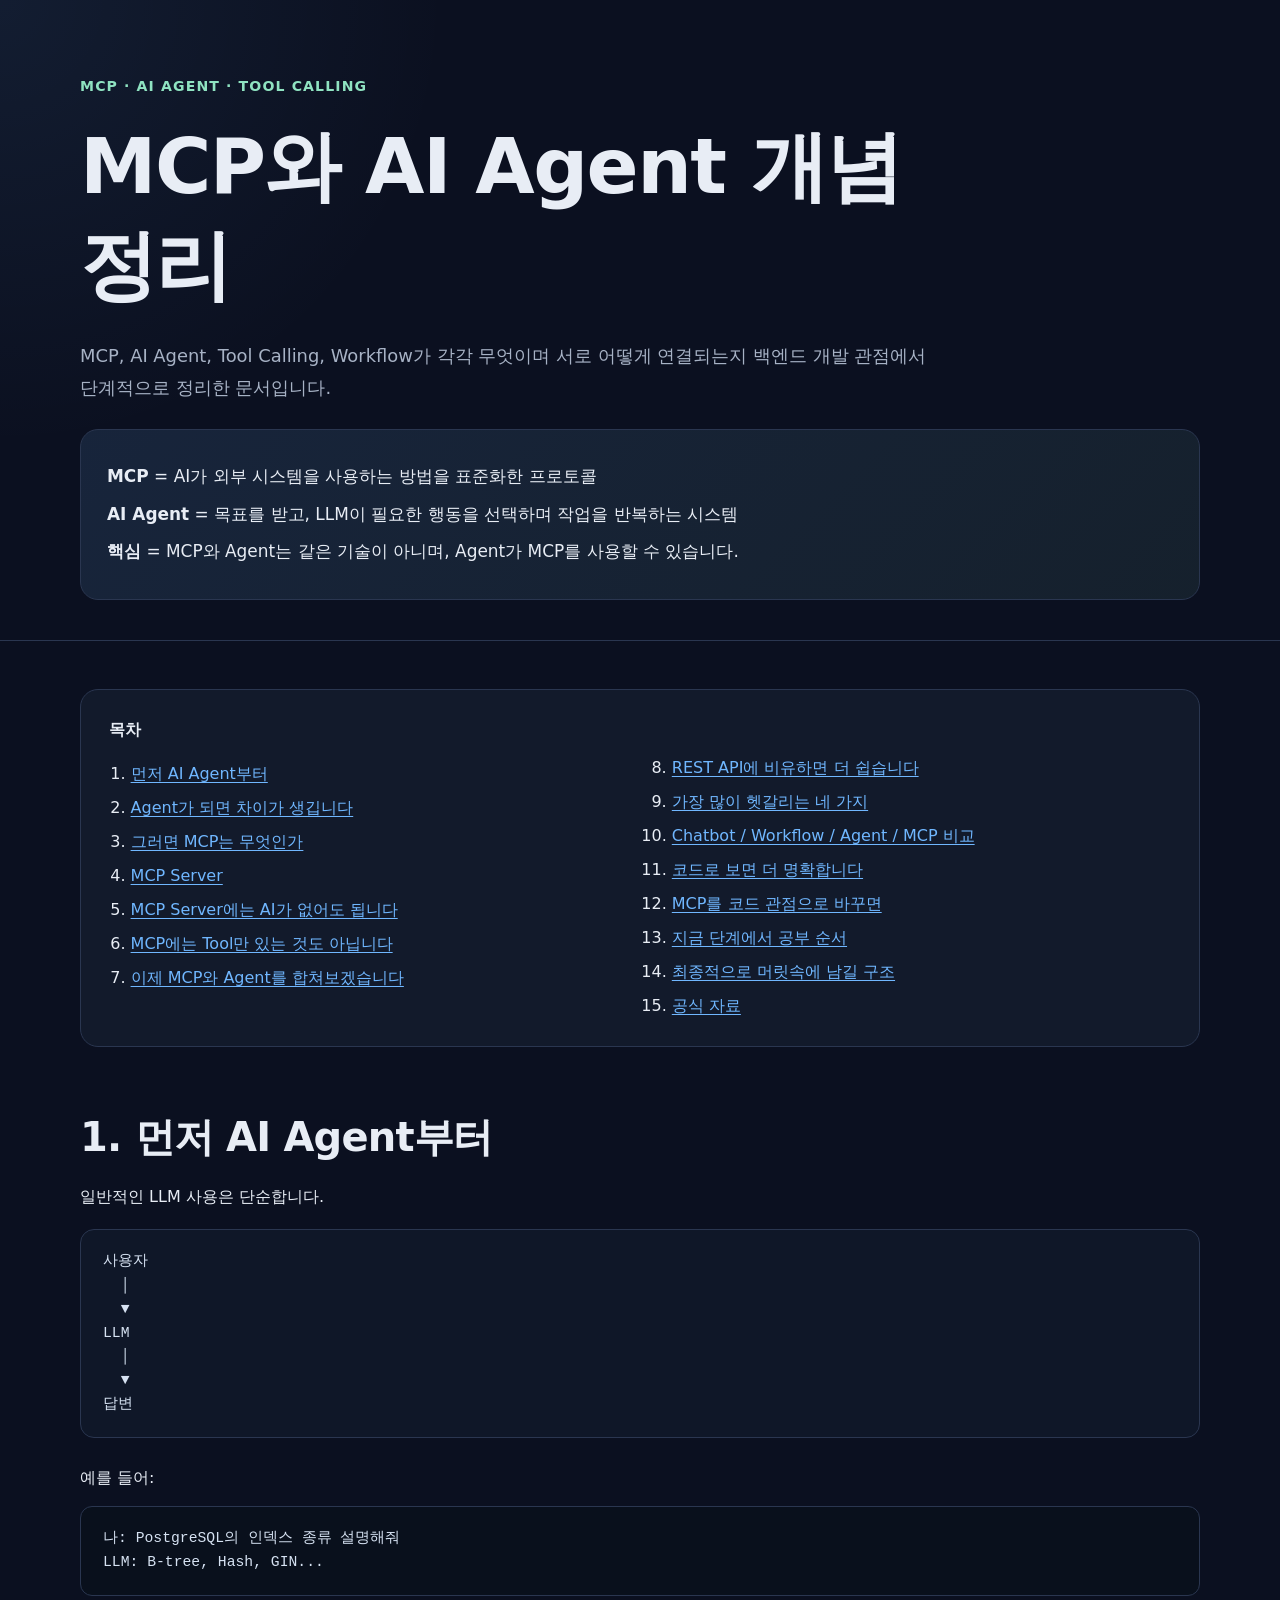
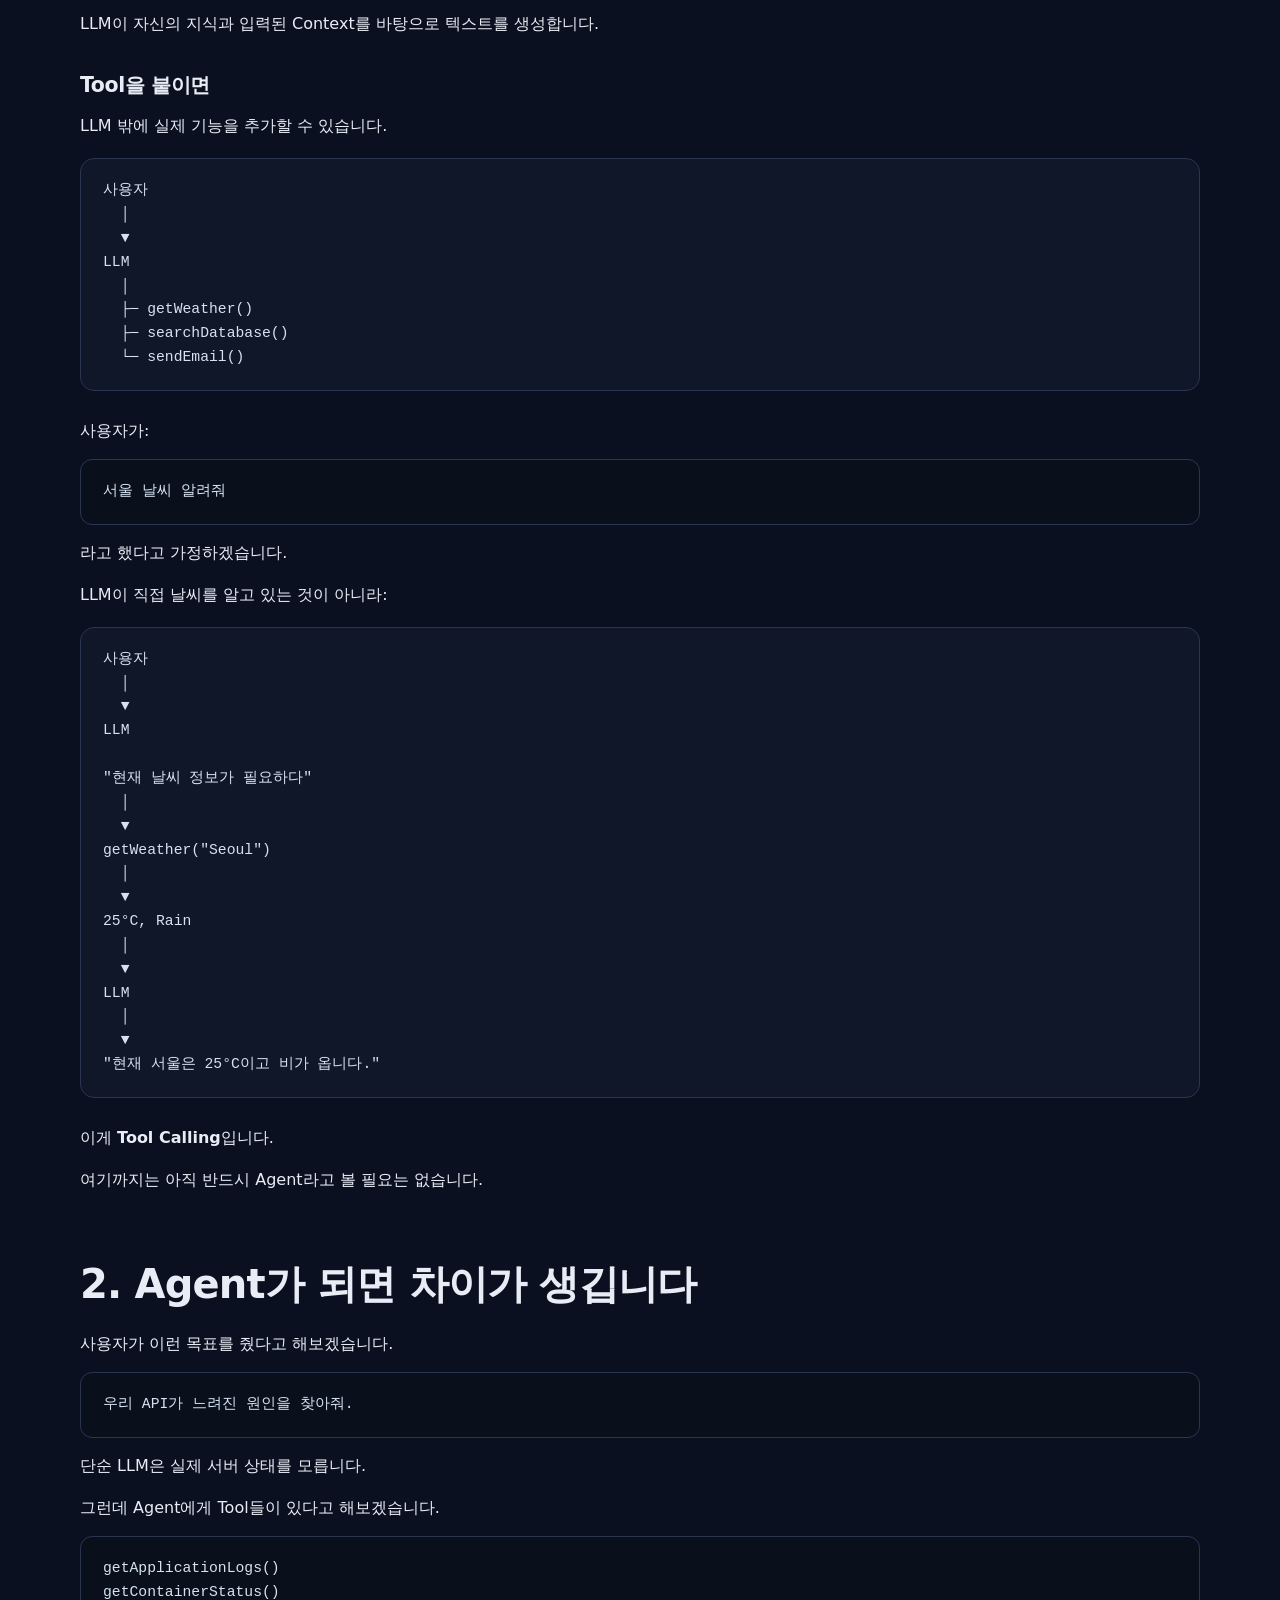
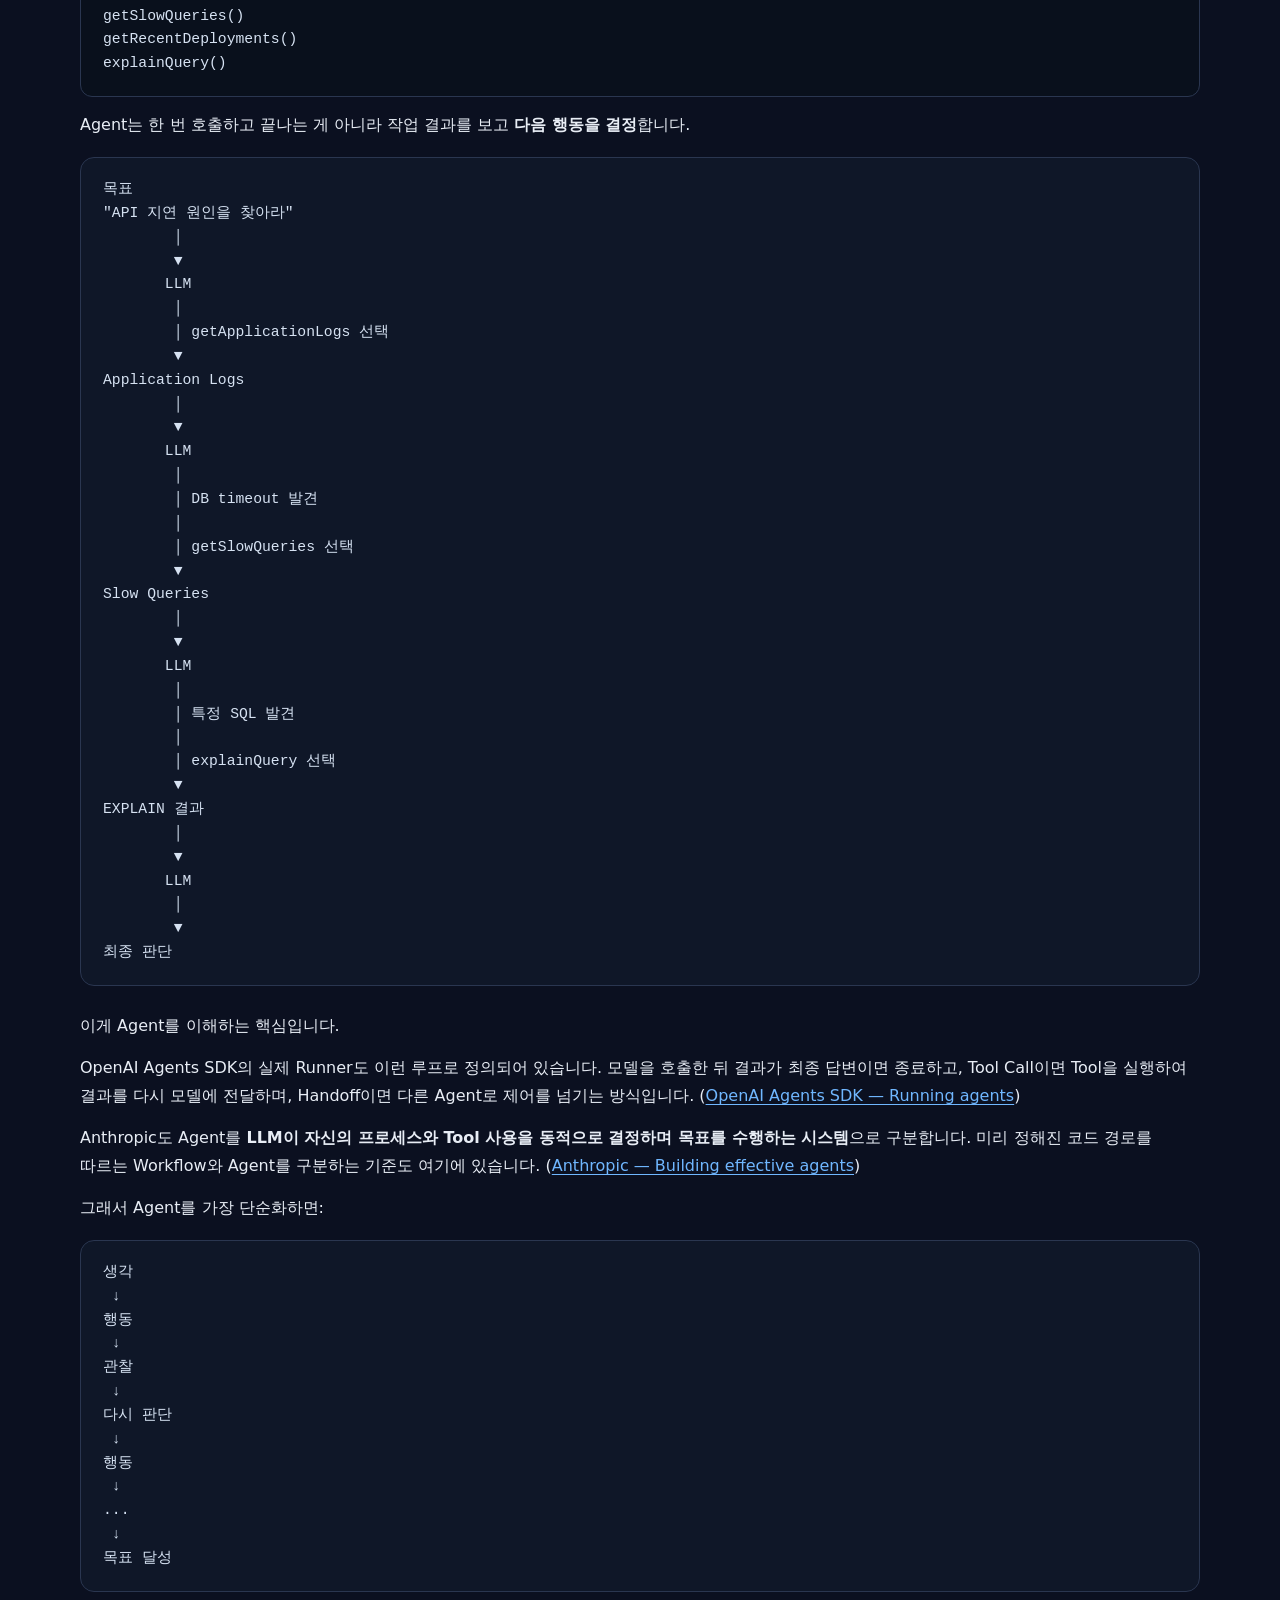
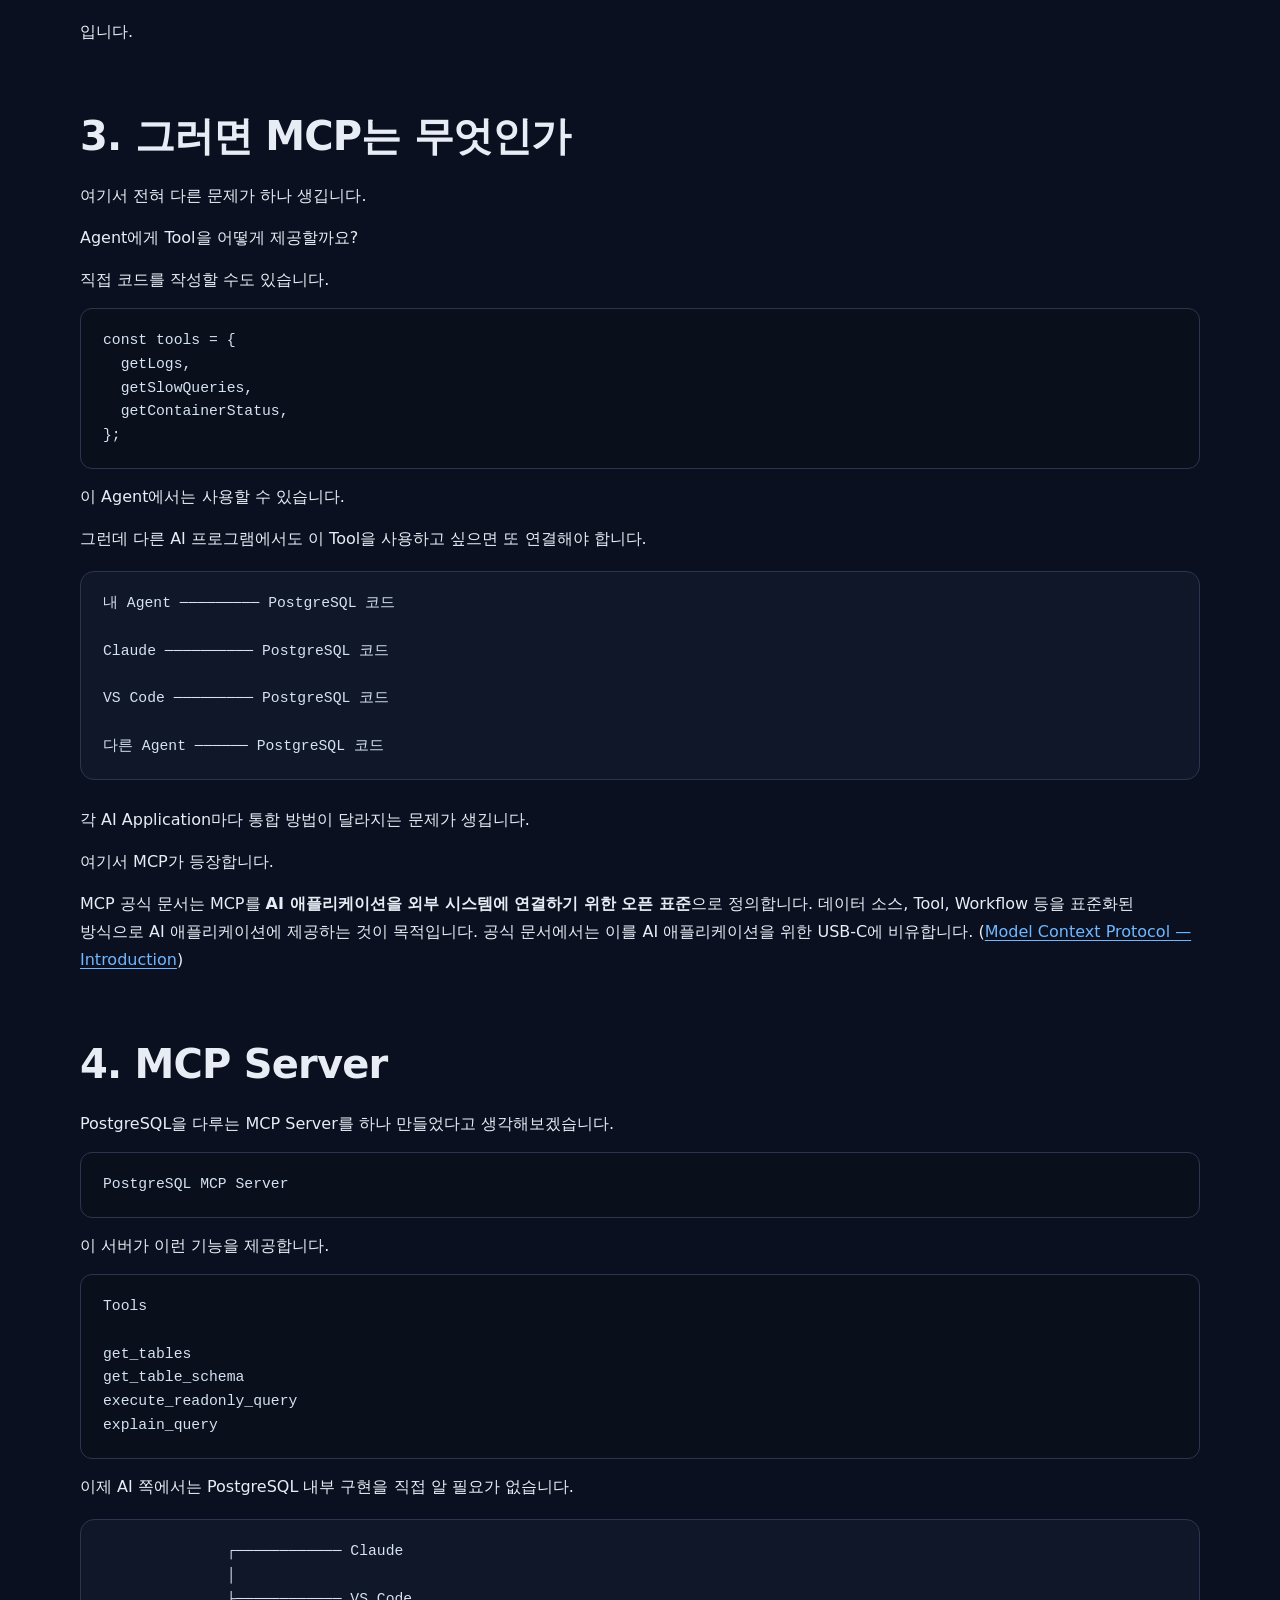
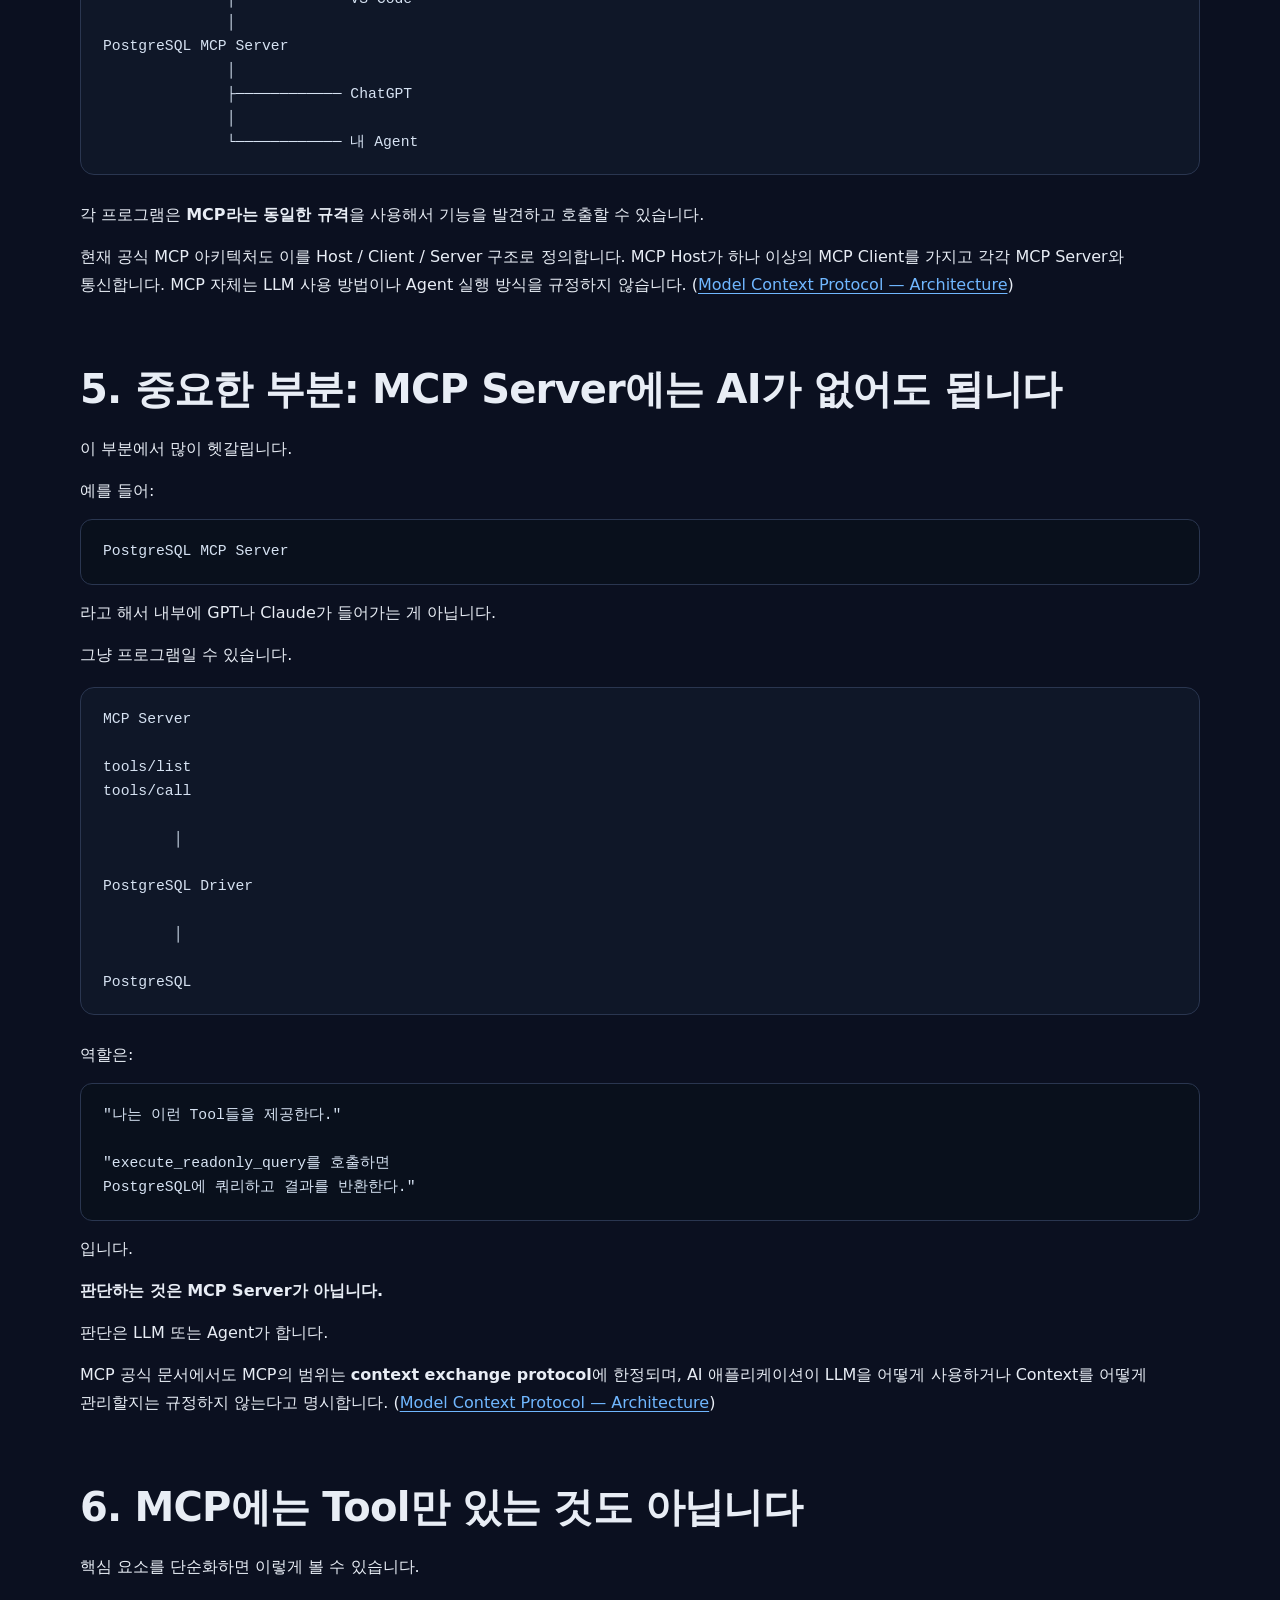
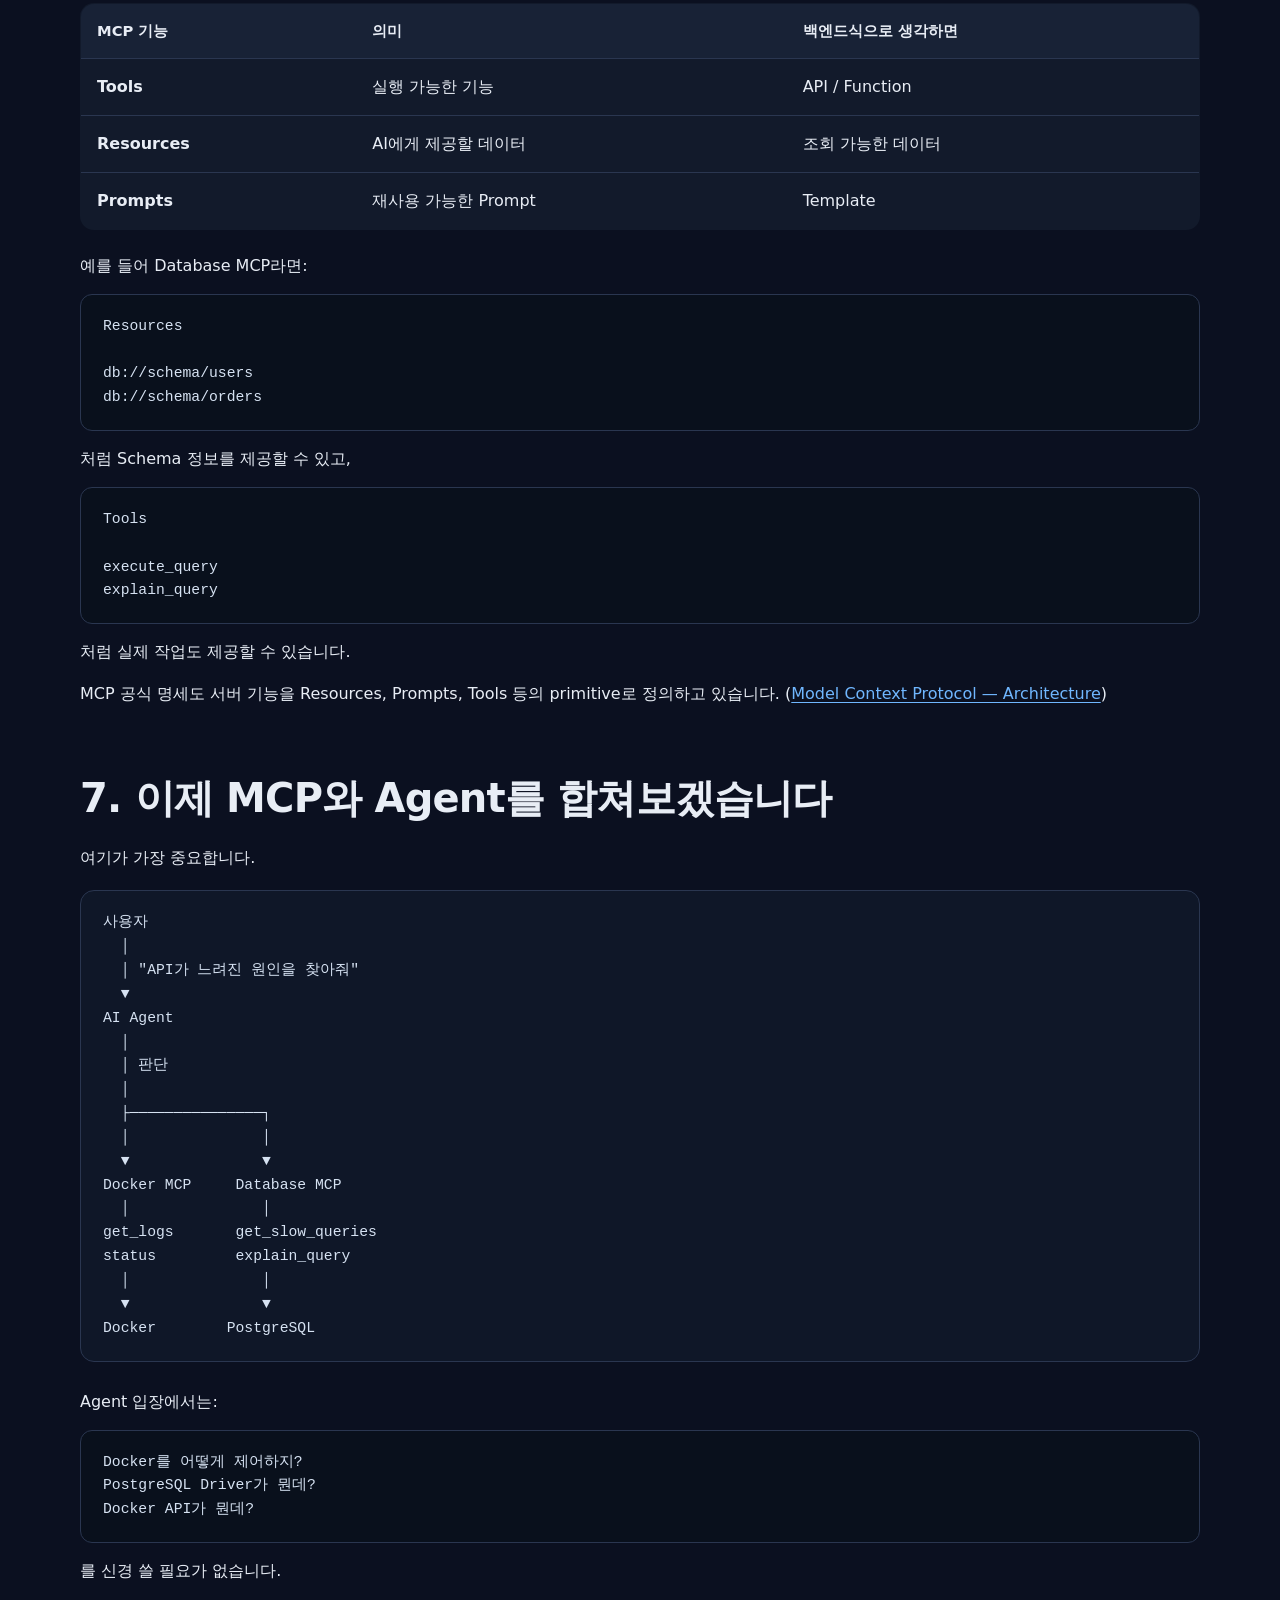
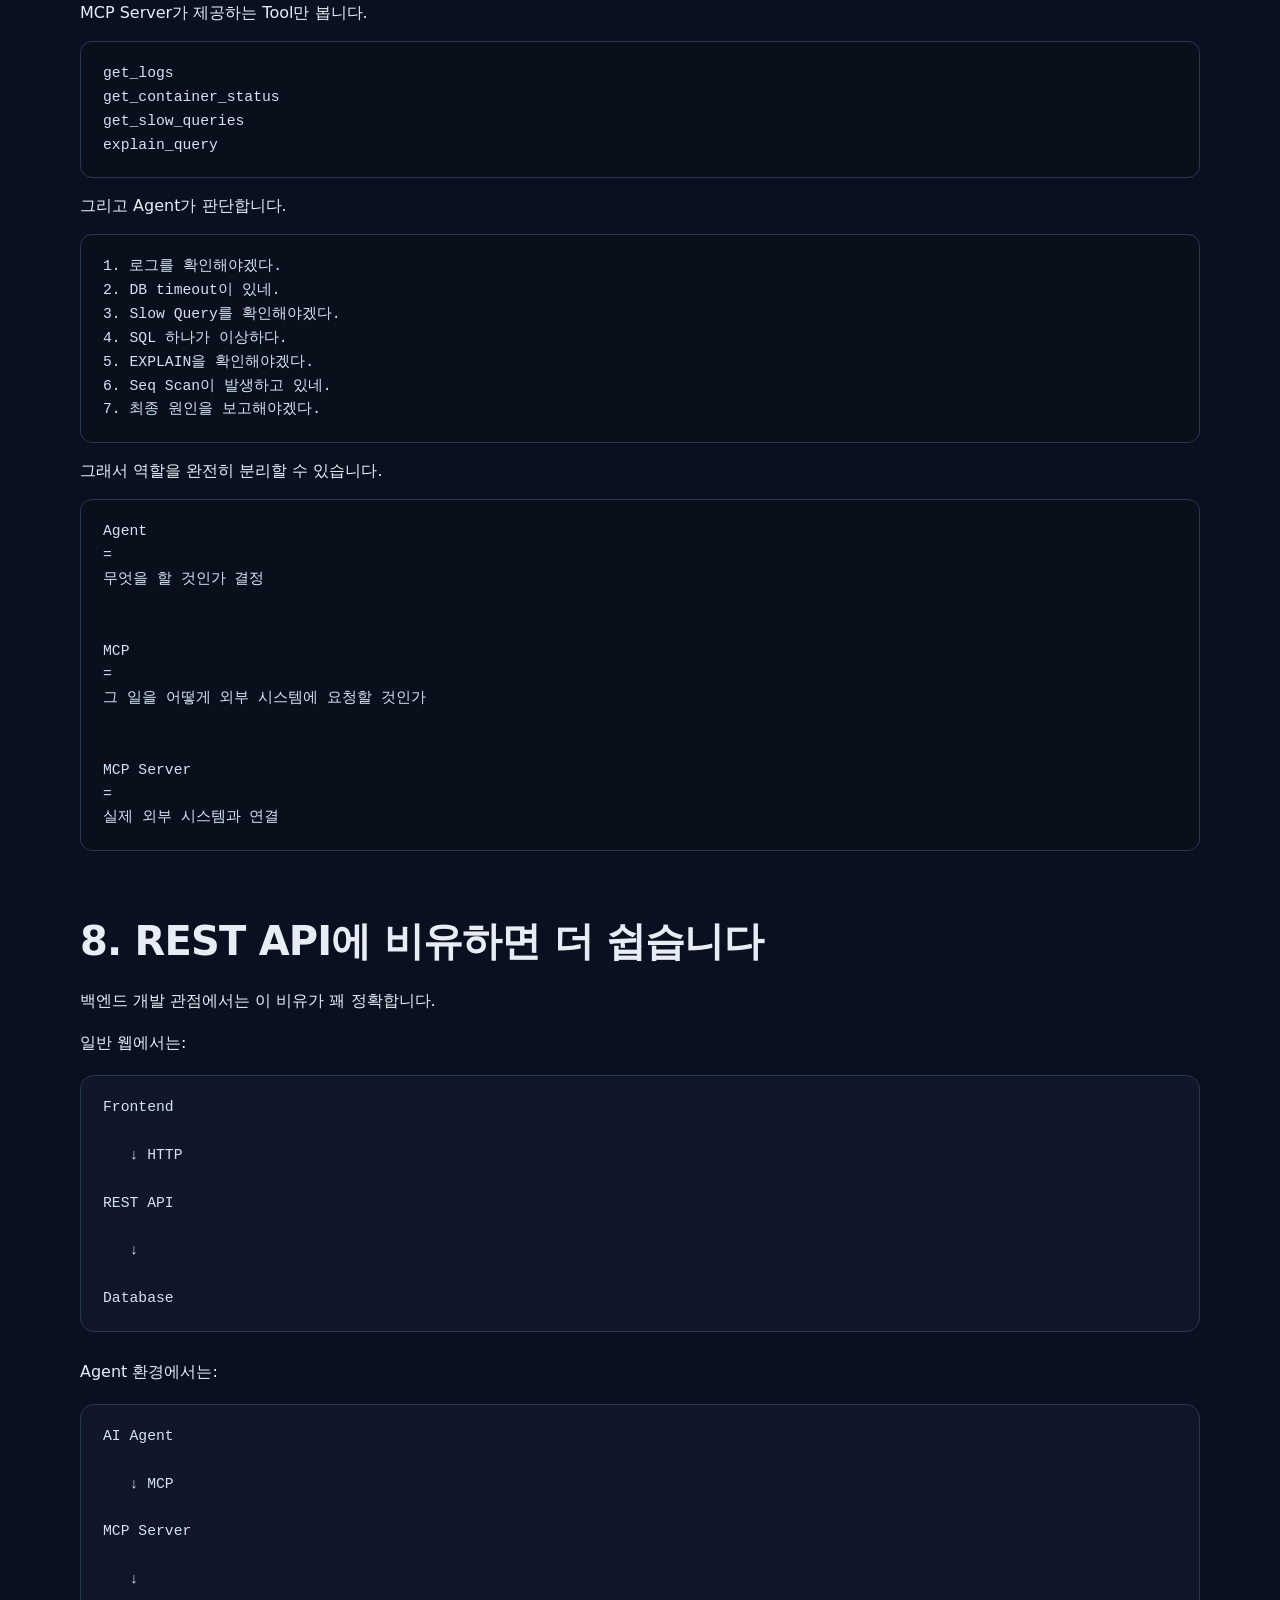
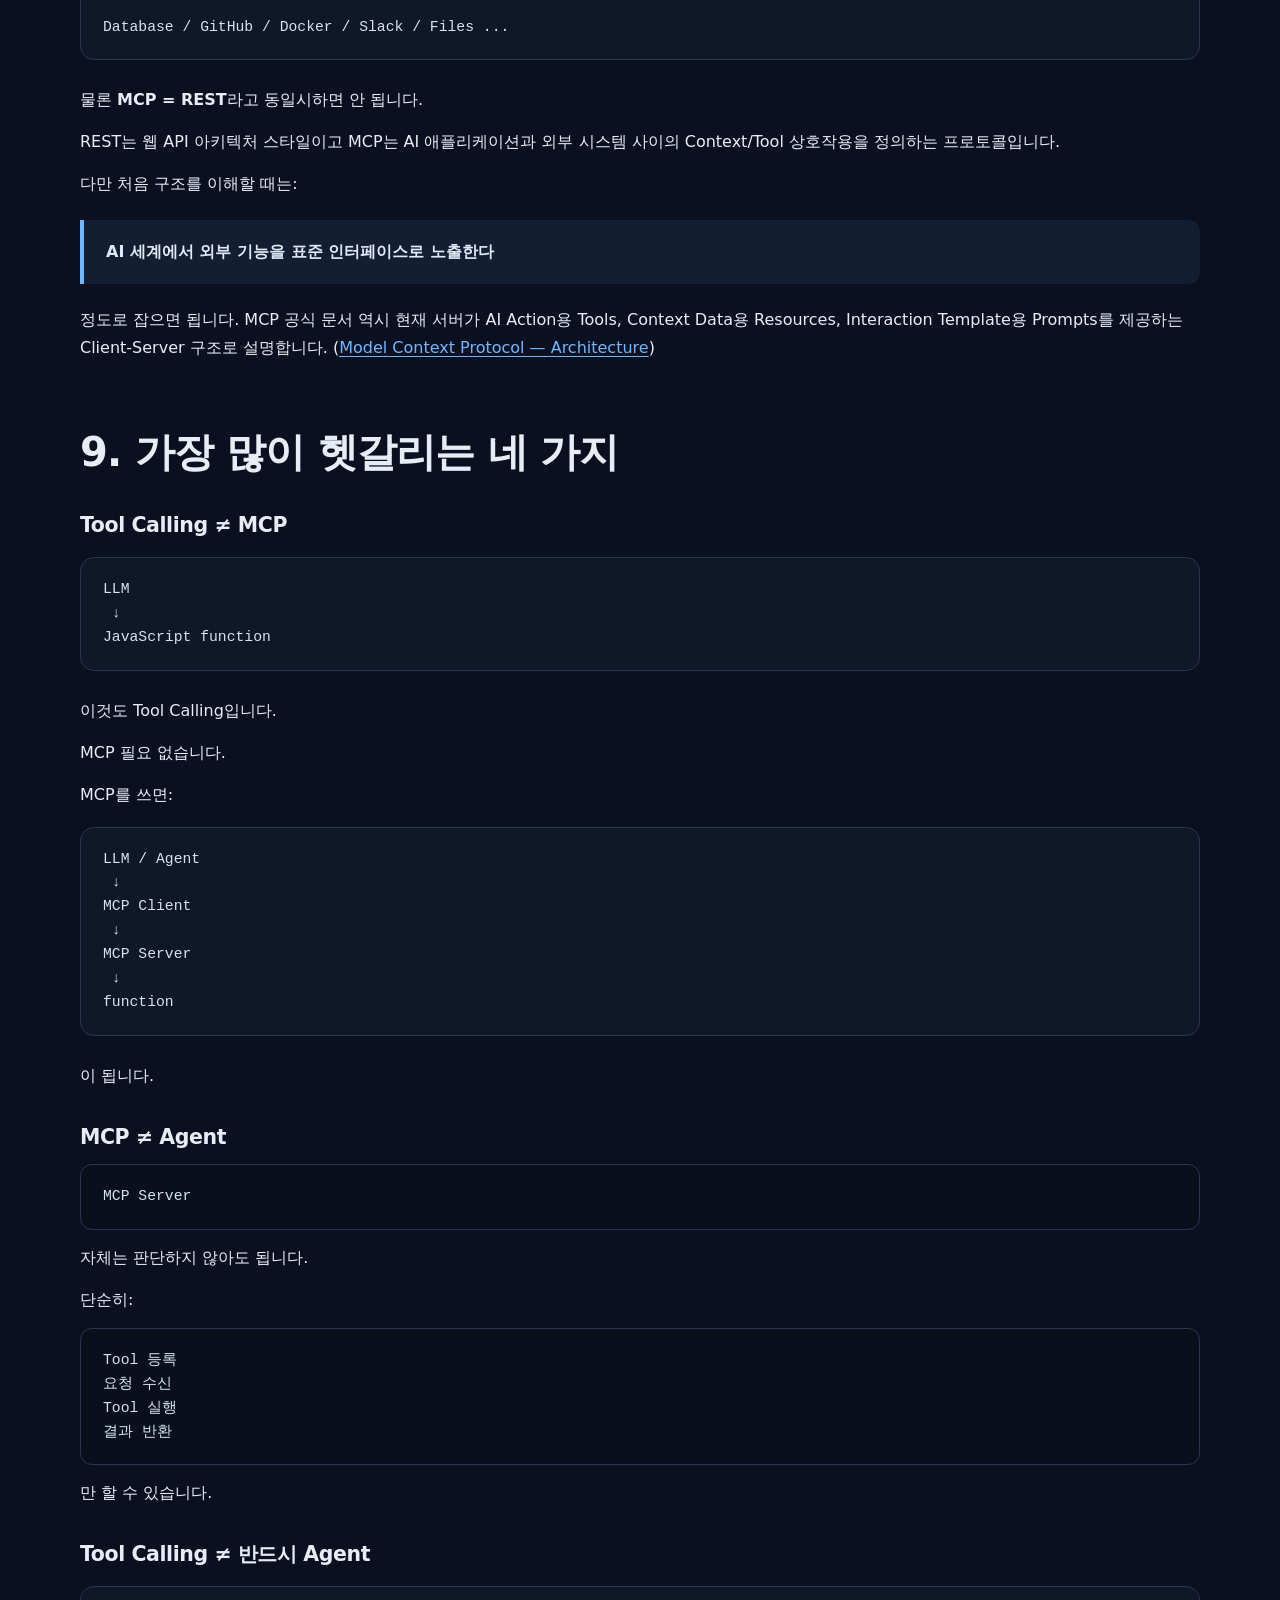
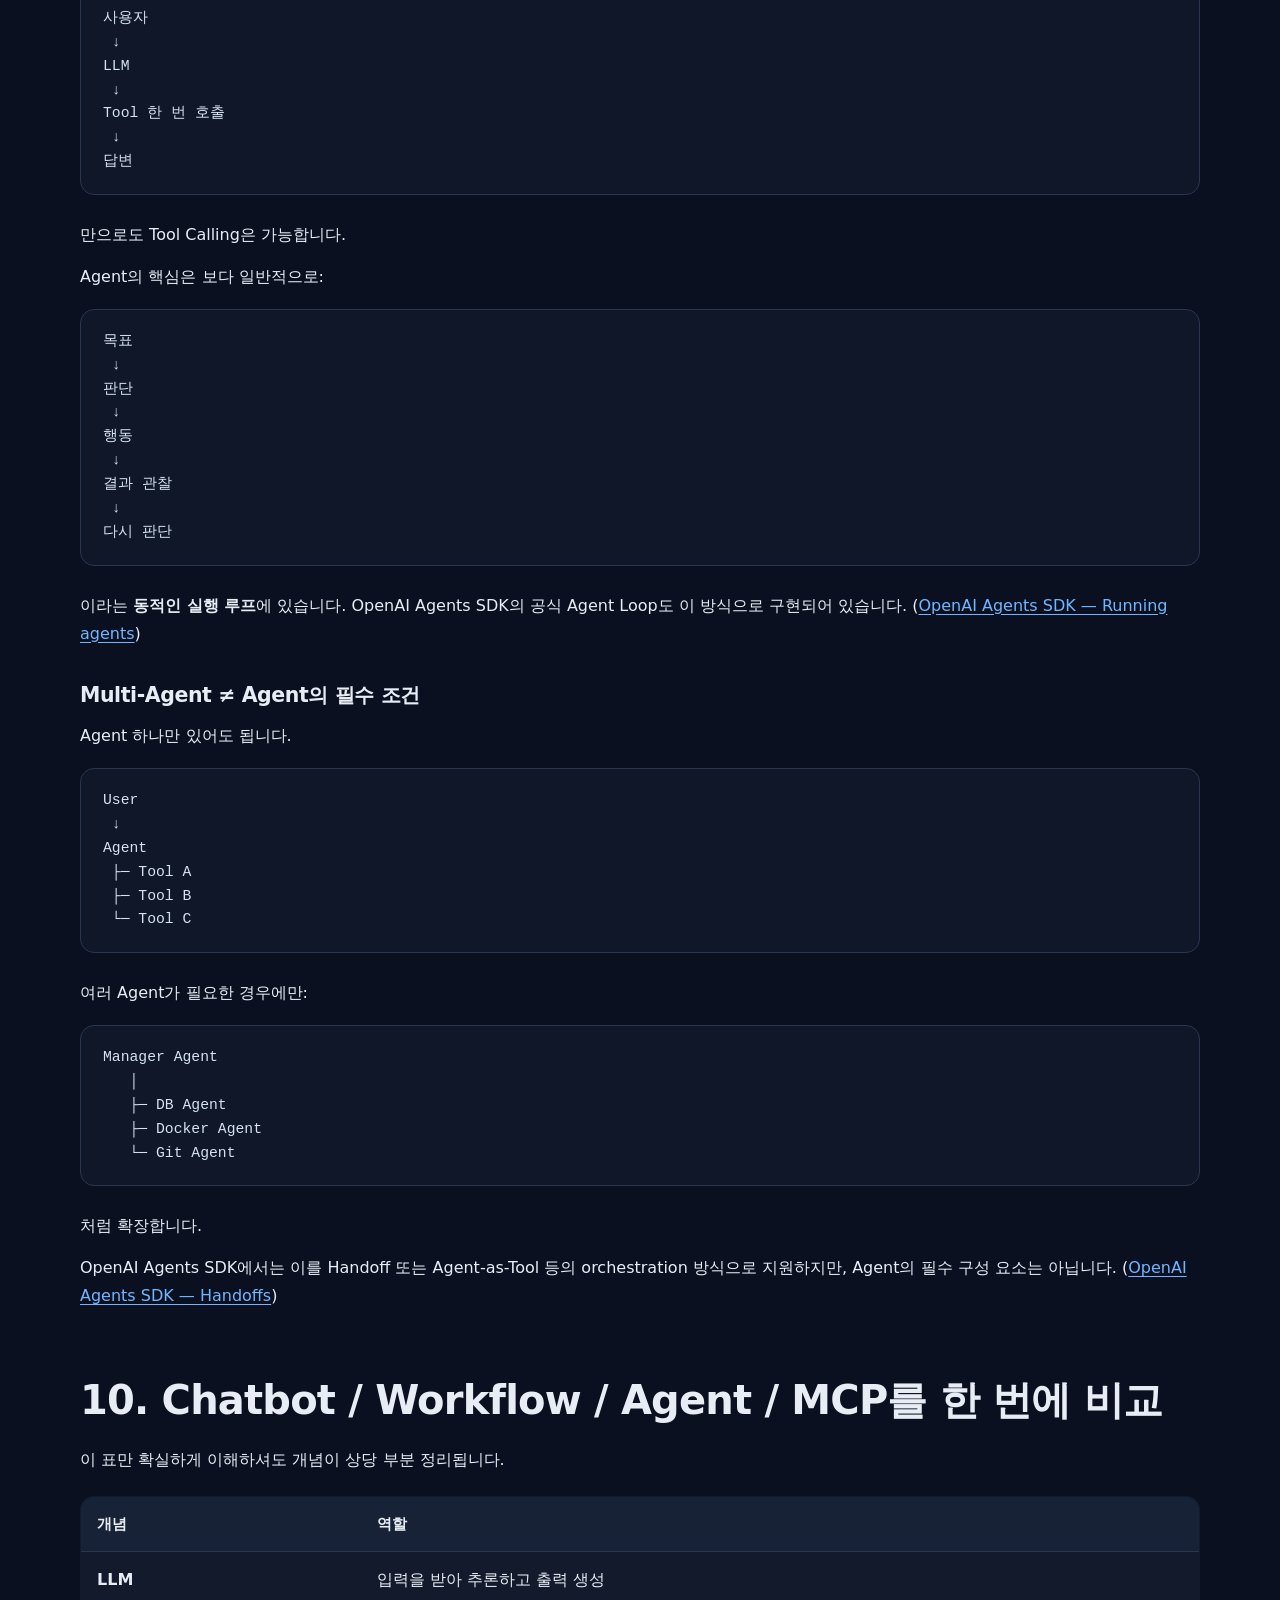
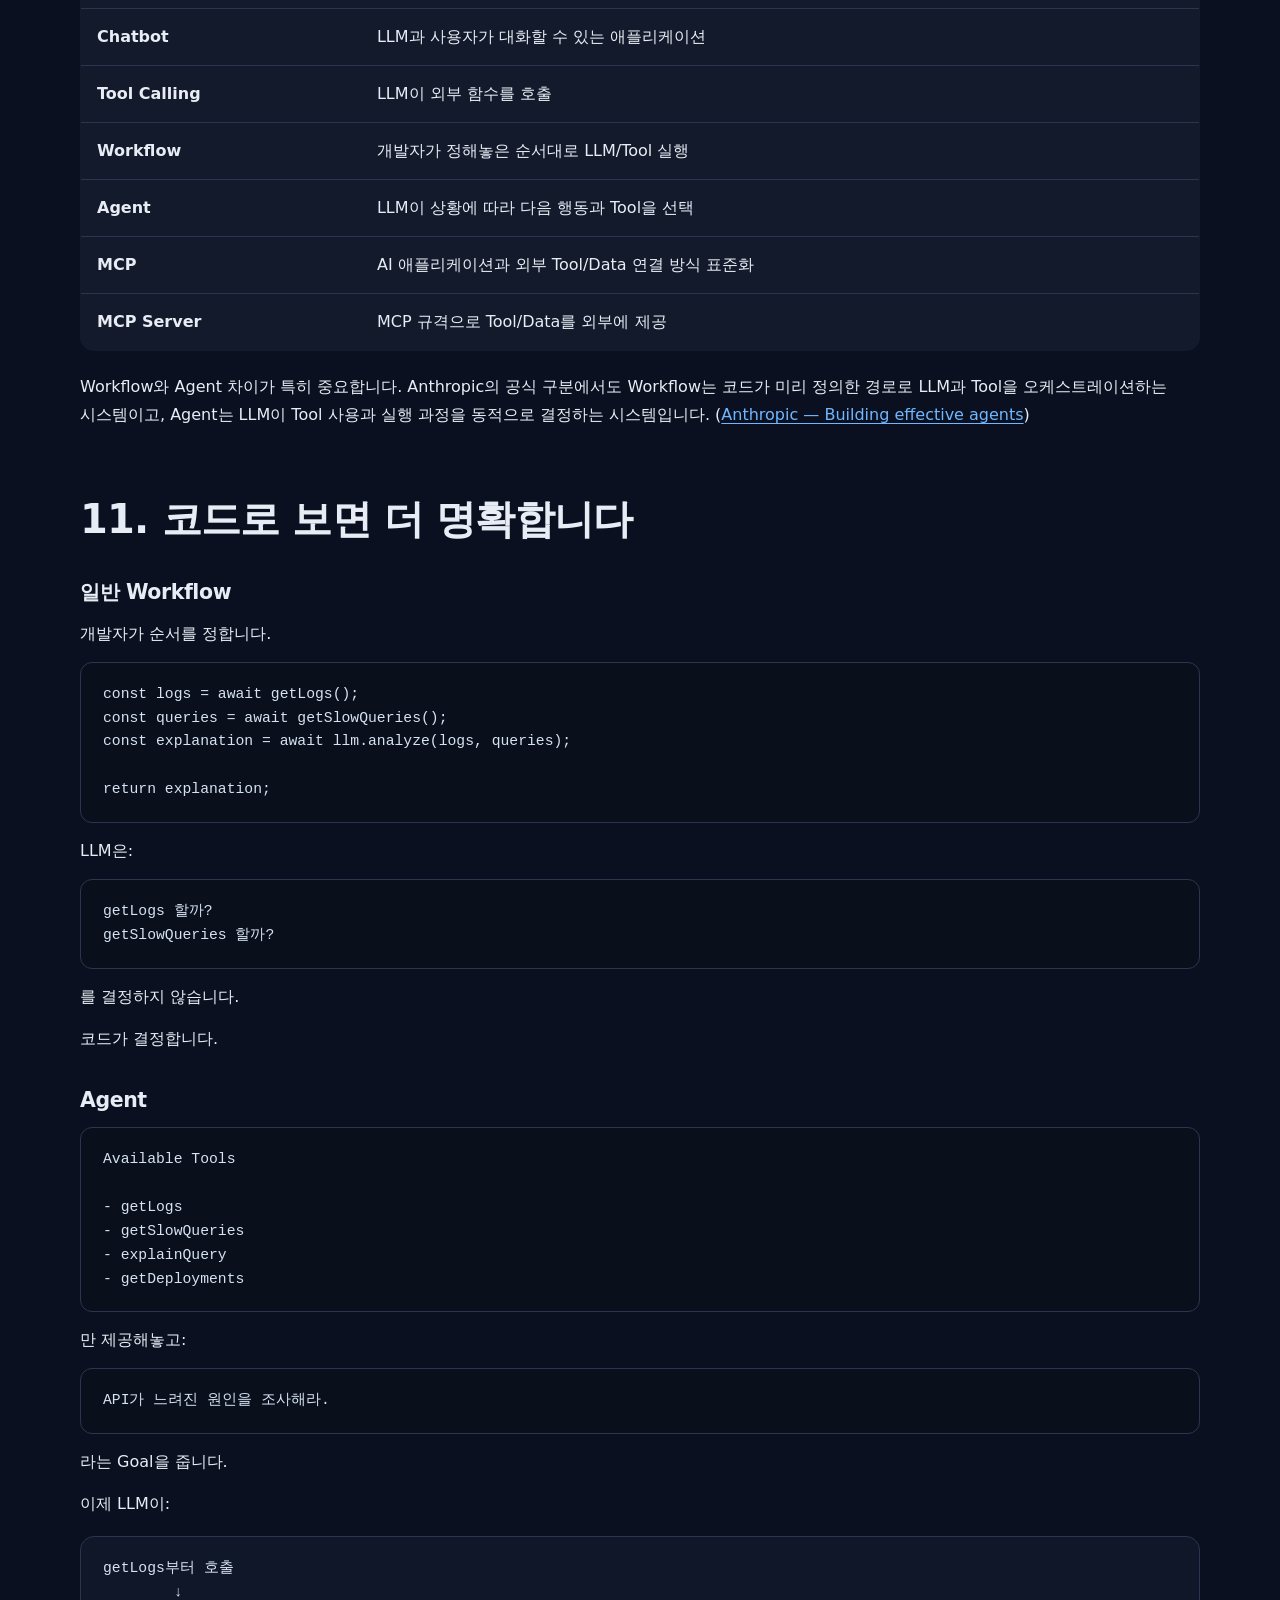
==== docs/index.html @ 23c065ce "docs: MCP와 AI Agent 개념 정리 문서 추가" ====
<!DOCTYPE html>
<html lang="ko">
<head>
  <meta charset="UTF-8" />
  <meta name="viewport" content="width=device-width, initial-scale=1.0" />
  <meta name="description" content="MCP와 AI Agent의 개념을 Tool Calling, Workflow, Agent Loop, MCP Server 관점에서 단계적으로 설명한 학습 문서" />
  <title>MCP와 AI Agent 개념 정리</title>
  <style>
    :root {
      --bg: #0b1020;
      --surface: #121a2b;
      --surface-2: #182236;
      --surface-3: #0f1728;
      --text: #e8edf5;
      --muted: #a7b2c5;
      --line: #2a3650;
      --accent: #70b7ff;
      --accent-2: #8fe3c1;
      --warning: #f3c969;
      --code: #09101c;
      --max: 1120px;
    }

    * {
      box-sizing: border-box;
    }

    html {
      scroll-behavior: smooth;
    }

    body {
      margin: 0;
      background:
        radial-gradient(circle at top left, rgba(112, 183, 255, 0.08), transparent 28rem),
        var(--bg);
      color: var(--text);
      font-family:
        Inter, Pretendard, "Noto Sans KR", system-ui, -apple-system, BlinkMacSystemFont,
        "Segoe UI", sans-serif;
      line-height: 1.75;
      word-break: keep-all;
    }

    a {
      color: var(--accent);
      text-underline-offset: 3px;
    }

    .layout {
      width: min(calc(100% - 40px), var(--max));
      margin: 0 auto;
    }

    header {
      padding: 72px 0 40px;
      border-bottom: 1px solid var(--line);
    }

    .eyebrow {
      display: inline-flex;
      align-items: center;
      gap: 8px;
      margin-bottom: 18px;
      color: var(--accent-2);
      font-size: 0.88rem;
      font-weight: 700;
      letter-spacing: 0.08em;
      text-transform: uppercase;
    }

    h1, h2, h3 {
      line-height: 1.3;
      letter-spacing: -0.02em;
    }

    h1 {
      margin: 0;
      max-width: 900px;
      font-size: clamp(2.4rem, 6vw, 4.8rem);
    }

    .lead {
      max-width: 880px;
      margin: 24px 0 0;
      color: var(--muted);
      font-size: 1.12rem;
    }

    main {
      padding: 48px 0 96px;
    }

    nav.toc {
      margin-bottom: 48px;
      padding: 26px 28px;
      background: var(--surface);
      border: 1px solid var(--line);
      border-radius: 18px;
    }

    nav.toc strong {
      display: block;
      margin-bottom: 10px;
      color: var(--text);
    }

    nav.toc ol {
      margin: 0;
      padding-left: 1.35rem;
      columns: 2;
      column-gap: 42px;
    }

    nav.toc li {
      margin: 6px 0;
      break-inside: avoid;
    }

    section {
      margin-top: 64px;
      scroll-margin-top: 24px;
    }

    h2 {
      margin: 0 0 20px;
      font-size: clamp(1.7rem, 4vw, 2.5rem);
    }

    h3 {
      margin: 34px 0 14px;
      font-size: 1.28rem;
    }

    p {
      margin: 14px 0;
    }

    blockquote {
      margin: 22px 0;
      padding: 18px 22px;
      background: rgba(112, 183, 255, 0.08);
      border-left: 4px solid var(--accent);
      border-radius: 0 12px 12px 0;
      color: #dfe9f7;
      font-weight: 650;
    }

    .summary-box {
      margin: 26px 0 0;
      padding: 24px 26px;
      background: linear-gradient(135deg, rgba(112, 183, 255, 0.12), rgba(143, 227, 193, 0.08));
      border: 1px solid var(--line);
      border-radius: 18px;
    }

    .summary-box p {
      margin: 8px 0;
      font-size: 1.06rem;
    }

    .card {
      margin: 22px 0;
      padding: 24px 26px;
      background: var(--surface);
      border: 1px solid var(--line);
      border-radius: 16px;
    }

    .card p:first-child {
      margin-top: 0;
    }

    .card p:last-child {
      margin-bottom: 0;
    }

    .diagram {
      margin: 18px 0 26px;
      overflow-x: auto;
      background: var(--surface-3);
      border: 1px solid var(--line);
      border-radius: 14px;
    }

    pre {
      margin: 0;
      padding: 20px 22px;
      overflow-x: auto;
      background: var(--code);
      border: 1px solid var(--line);
      border-radius: 12px;
      color: #d6e2f2;
      font-family: "SFMono-Regular", Consolas, "Liberation Mono", monospace;
      font-size: 0.92rem;
      line-height: 1.62;
      white-space: pre;
    }

    .diagram pre {
      border: 0;
      border-radius: 0;
      background: transparent;
    }

    code {
      font-family: "SFMono-Regular", Consolas, "Liberation Mono", monospace;
    }

    table {
      width: 100%;
      margin: 22px 0;
      border-collapse: collapse;
      overflow: hidden;
      background: var(--surface);
      border: 1px solid var(--line);
      border-radius: 14px;
    }

    thead {
      background: var(--surface-2);
    }

    th, td {
      padding: 14px 16px;
      border-bottom: 1px solid var(--line);
      text-align: left;
      vertical-align: top;
    }

    tr:last-child td {
      border-bottom: 0;
    }

    th {
      font-size: 0.92rem;
    }

    .key {
      color: var(--accent-2);
      font-weight: 750;
    }

    .warning {
      color: var(--warning);
      font-weight: 700;
    }

    .source-list {
      padding-left: 1.2rem;
    }

    .source-list li {
      margin: 9px 0;
    }

    footer {
      padding: 28px 0 56px;
      border-top: 1px solid var(--line);
      color: var(--muted);
      font-size: 0.92rem;
    }

    @media (max-width: 760px) {
      .layout {
        width: min(calc(100% - 24px), var(--max));
      }

      header {
        padding-top: 48px;
      }

      nav.toc ol {
        columns: 1;
      }

      table {
        display: block;
        overflow-x: auto;
        white-space: nowrap;
      }

      th, td {
        min-width: 150px;
      }
    }
  </style>
</head>
<body>
  <header>
    <div class="layout">
      <div class="eyebrow">MCP · AI Agent · Tool Calling</div>
      <h1>MCP와 AI Agent 개념 정리</h1>
      <p class="lead">
        MCP, AI Agent, Tool Calling, Workflow가 각각 무엇이며 서로 어떻게 연결되는지
        백엔드 개발 관점에서 단계적으로 정리한 문서입니다.
      </p>

      <div class="summary-box">
        <p><strong>MCP</strong> = AI가 외부 시스템을 사용하는 방법을 표준화한 프로토콜</p>
        <p><strong>AI Agent</strong> = 목표를 받고, LLM이 필요한 행동을 선택하며 작업을 반복하는 시스템</p>
        <p><strong>핵심</strong> = MCP와 Agent는 같은 기술이 아니며, Agent가 MCP를 사용할 수 있습니다.</p>
      </div>
    </div>
  </header>

  <main class="layout">
    <nav class="toc" aria-label="목차">
      <strong>목차</strong>
      <ol>
        <li><a href="#section-1">먼저 AI Agent부터</a></li>
        <li><a href="#section-2">Agent가 되면 차이가 생깁니다</a></li>
        <li><a href="#section-3">그러면 MCP는 무엇인가</a></li>
        <li><a href="#section-4">MCP Server</a></li>
        <li><a href="#section-5">MCP Server에는 AI가 없어도 됩니다</a></li>
        <li><a href="#section-6">MCP에는 Tool만 있는 것도 아닙니다</a></li>
        <li><a href="#section-7">이제 MCP와 Agent를 합쳐보겠습니다</a></li>
        <li><a href="#section-8">REST API에 비유하면 더 쉽습니다</a></li>
        <li><a href="#section-9">가장 많이 헷갈리는 네 가지</a></li>
        <li><a href="#section-10">Chatbot / Workflow / Agent / MCP 비교</a></li>
        <li><a href="#section-11">코드로 보면 더 명확합니다</a></li>
        <li><a href="#section-12">MCP를 코드 관점으로 바꾸면</a></li>
        <li><a href="#section-13">지금 단계에서 공부 순서</a></li>
        <li><a href="#final-model">최종적으로 머릿속에 남길 구조</a></li>
        <li><a href="#sources">공식 자료</a></li>
      </ol>
    </nav>

    <section id="section-1">
      <h2>1. 먼저 AI Agent부터</h2>

      <p>일반적인 LLM 사용은 단순합니다.</p>

      <div class="diagram">
        <pre>사용자
  │
  ▼
LLM
  │
  ▼
답변</pre>
      </div>

      <p>예를 들어:</p>

      <pre>나: PostgreSQL의 인덱스 종류 설명해줘
LLM: B-tree, Hash, GIN...</pre>

      <p>LLM이 자신의 지식과 입력된 Context를 바탕으로 텍스트를 생성합니다.</p>

      <h3>Tool을 붙이면</h3>

      <p>LLM 밖에 실제 기능을 추가할 수 있습니다.</p>

      <div class="diagram">
        <pre>사용자
  │
  ▼
LLM
  │
  ├─ getWeather()
  ├─ searchDatabase()
  └─ sendEmail()</pre>
      </div>

      <p>사용자가:</p>

      <pre>서울 날씨 알려줘</pre>

      <p>라고 했다고 가정하겠습니다.</p>

      <p>LLM이 직접 날씨를 알고 있는 것이 아니라:</p>

      <div class="diagram">
        <pre>사용자
  │
  ▼
LLM

"현재 날씨 정보가 필요하다"
  │
  ▼
getWeather("Seoul")
  │
  ▼
25°C, Rain
  │
  ▼
LLM
  │
  ▼
"현재 서울은 25°C이고 비가 옵니다."</pre>
      </div>

      <p>이게 <strong>Tool Calling</strong>입니다.</p>

      <p>여기까지는 아직 반드시 Agent라고 볼 필요는 없습니다.</p>
    </section>

    <section id="section-2">
      <h2>2. Agent가 되면 차이가 생깁니다</h2>

      <p>사용자가 이런 목표를 줬다고 해보겠습니다.</p>

      <pre>우리 API가 느려진 원인을 찾아줘.</pre>

      <p>단순 LLM은 실제 서버 상태를 모릅니다.</p>

      <p>그런데 Agent에게 Tool들이 있다고 해보겠습니다.</p>

      <pre>getApplicationLogs()
getContainerStatus()
getSlowQueries()
getRecentDeployments()
explainQuery()</pre>

      <p>
        Agent는 한 번 호출하고 끝나는 게 아니라 작업 결과를 보고
        <strong>다음 행동을 결정</strong>합니다.
      </p>

      <div class="diagram">
        <pre>목표
"API 지연 원인을 찾아라"
        │
        ▼
       LLM
        │
        │ getApplicationLogs 선택
        ▼
Application Logs
        │
        ▼
       LLM
        │
        │ DB timeout 발견
        │
        │ getSlowQueries 선택
        ▼
Slow Queries
        │
        ▼
       LLM
        │
        │ 특정 SQL 발견
        │
        │ explainQuery 선택
        ▼
EXPLAIN 결과
        │
        ▼
       LLM
        │
        ▼
최종 판단</pre>
      </div>

      <p>이게 Agent를 이해하는 핵심입니다.</p>

      <p>
        OpenAI Agents SDK의 실제 Runner도 이런 루프로 정의되어 있습니다.
        모델을 호출한 뒤 결과가 최종 답변이면 종료하고, Tool Call이면 Tool을 실행하여
        결과를 다시 모델에 전달하며, Handoff이면 다른 Agent로 제어를 넘기는 방식입니다.
        (<a href="https://openai.github.io/openai-agents-js/guides/running-agents/" target="_blank" rel="noreferrer">OpenAI Agents SDK — Running agents</a>)
      </p>

      <p>
        Anthropic도 Agent를 <strong>LLM이 자신의 프로세스와 Tool 사용을 동적으로 결정하며
        목표를 수행하는 시스템</strong>으로 구분합니다. 미리 정해진 코드 경로를 따르는
        Workflow와 Agent를 구분하는 기준도 여기에 있습니다.
        (<a href="https://www.anthropic.com/engineering/building-effective-agents" target="_blank" rel="noreferrer">Anthropic — Building effective agents</a>)
      </p>

      <p>그래서 Agent를 가장 단순화하면:</p>

      <div class="diagram">
        <pre>생각
 ↓
행동
 ↓
관찰
 ↓
다시 판단
 ↓
행동
 ↓
...
 ↓
목표 달성</pre>
      </div>

      <p>입니다.</p>
    </section>

    <section id="section-3">
      <h2>3. 그러면 MCP는 무엇인가</h2>

      <p>여기서 전혀 다른 문제가 하나 생깁니다.</p>

      <p>Agent에게 Tool을 어떻게 제공할까요?</p>

      <p>직접 코드를 작성할 수도 있습니다.</p>

      <pre><code>const tools = {
  getLogs,
  getSlowQueries,
  getContainerStatus,
};</code></pre>

      <p>이 Agent에서는 사용할 수 있습니다.</p>

      <p>그런데 다른 AI 프로그램에서도 이 Tool을 사용하고 싶으면 또 연결해야 합니다.</p>

      <div class="diagram">
        <pre>내 Agent ───────── PostgreSQL 코드

Claude ────────── PostgreSQL 코드

VS Code ───────── PostgreSQL 코드

다른 Agent ────── PostgreSQL 코드</pre>
      </div>

      <p>각 AI Application마다 통합 방법이 달라지는 문제가 생깁니다.</p>

      <p>여기서 MCP가 등장합니다.</p>

      <p>
        MCP 공식 문서는 MCP를 <strong>AI 애플리케이션을 외부 시스템에 연결하기 위한 오픈 표준</strong>으로
        정의합니다. 데이터 소스, Tool, Workflow 등을 표준화된 방식으로 AI 애플리케이션에
        제공하는 것이 목적입니다. 공식 문서에서는 이를 AI 애플리케이션을 위한 USB-C에 비유합니다.
        (<a href="https://modelcontextprotocol.io/docs/getting-started/intro" target="_blank" rel="noreferrer">Model Context Protocol — Introduction</a>)
      </p>
    </section>

    <section id="section-4">
      <h2>4. MCP Server</h2>

      <p>PostgreSQL을 다루는 MCP Server를 하나 만들었다고 생각해보겠습니다.</p>

      <pre>PostgreSQL MCP Server</pre>

      <p>이 서버가 이런 기능을 제공합니다.</p>

      <pre>Tools

get_tables
get_table_schema
execute_readonly_query
explain_query</pre>

      <p>이제 AI 쪽에서는 PostgreSQL 내부 구현을 직접 알 필요가 없습니다.</p>

      <div class="diagram">
        <pre>              ┌──────────── Claude
              │
              ├──────────── VS Code
              │
PostgreSQL MCP Server
              │
              ├──────────── ChatGPT
              │
              └──────────── 내 Agent</pre>
      </div>

      <p>
        각 프로그램은 <strong>MCP라는 동일한 규격</strong>을 사용해서 기능을 발견하고 호출할 수 있습니다.
      </p>

      <p>
        현재 공식 MCP 아키텍처도 이를 Host / Client / Server 구조로 정의합니다.
        MCP Host가 하나 이상의 MCP Client를 가지고 각각 MCP Server와 통신합니다.
        MCP 자체는 LLM 사용 방법이나 Agent 실행 방식을 규정하지 않습니다.
        (<a href="https://modelcontextprotocol.io/docs/learn/architecture" target="_blank" rel="noreferrer">Model Context Protocol — Architecture</a>)
      </p>
    </section>

    <section id="section-5">
      <h2>5. 중요한 부분: MCP Server에는 AI가 없어도 됩니다</h2>

      <p>이 부분에서 많이 헷갈립니다.</p>

      <p>예를 들어:</p>

      <pre>PostgreSQL MCP Server</pre>

      <p>라고 해서 내부에 GPT나 Claude가 들어가는 게 아닙니다.</p>

      <p>그냥 프로그램일 수 있습니다.</p>

      <div class="diagram">
        <pre>MCP Server

tools/list
tools/call

        │

PostgreSQL Driver

        │

PostgreSQL</pre>
      </div>

      <p>역할은:</p>

      <pre>"나는 이런 Tool들을 제공한다."

"execute_readonly_query를 호출하면
PostgreSQL에 쿼리하고 결과를 반환한다."</pre>

      <p>입니다.</p>

      <p><strong>판단하는 것은 MCP Server가 아닙니다.</strong></p>

      <p>판단은 LLM 또는 Agent가 합니다.</p>

      <p>
        MCP 공식 문서에서도 MCP의 범위는 <strong>context exchange protocol</strong>에 한정되며,
        AI 애플리케이션이 LLM을 어떻게 사용하거나 Context를 어떻게 관리할지는 규정하지 않는다고 명시합니다.
        (<a href="https://modelcontextprotocol.io/docs/learn/architecture" target="_blank" rel="noreferrer">Model Context Protocol — Architecture</a>)
      </p>
    </section>

    <section id="section-6">
      <h2>6. MCP에는 Tool만 있는 것도 아닙니다</h2>

      <p>핵심 요소를 단순화하면 이렇게 볼 수 있습니다.</p>

      <table>
        <thead>
          <tr>
            <th>MCP 기능</th>
            <th>의미</th>
            <th>백엔드식으로 생각하면</th>
          </tr>
        </thead>
        <tbody>
          <tr>
            <td><strong>Tools</strong></td>
            <td>실행 가능한 기능</td>
            <td>API / Function</td>
          </tr>
          <tr>
            <td><strong>Resources</strong></td>
            <td>AI에게 제공할 데이터</td>
            <td>조회 가능한 데이터</td>
          </tr>
          <tr>
            <td><strong>Prompts</strong></td>
            <td>재사용 가능한 Prompt</td>
            <td>Template</td>
          </tr>
        </tbody>
      </table>

      <p>예를 들어 Database MCP라면:</p>

      <pre>Resources

db://schema/users
db://schema/orders</pre>

      <p>처럼 Schema 정보를 제공할 수 있고,</p>

      <pre>Tools

execute_query
explain_query</pre>

      <p>처럼 실제 작업도 제공할 수 있습니다.</p>

      <p>
        MCP 공식 명세도 서버 기능을 Resources, Prompts, Tools 등의 primitive로 정의하고 있습니다.
        (<a href="https://modelcontextprotocol.io/docs/learn/architecture" target="_blank" rel="noreferrer">Model Context Protocol — Architecture</a>)
      </p>
    </section>

    <section id="section-7">
      <h2>7. 이제 MCP와 Agent를 합쳐보겠습니다</h2>

      <p>여기가 가장 중요합니다.</p>

      <div class="diagram">
        <pre>사용자
  │
  │ "API가 느려진 원인을 찾아줘"
  ▼
AI Agent
  │
  │ 판단
  │
  ├───────────────┐
  │               │
  ▼               ▼
Docker MCP     Database MCP
  │               │
get_logs       get_slow_queries
status         explain_query
  │               │
  ▼               ▼
Docker        PostgreSQL</pre>
      </div>

      <p>Agent 입장에서는:</p>

      <pre>Docker를 어떻게 제어하지?
PostgreSQL Driver가 뭔데?
Docker API가 뭔데?</pre>

      <p>를 신경 쓸 필요가 없습니다.</p>

      <p>MCP Server가 제공하는 Tool만 봅니다.</p>

      <pre>get_logs
get_container_status
get_slow_queries
explain_query</pre>

      <p>그리고 Agent가 판단합니다.</p>

      <pre>1. 로그를 확인해야겠다.
2. DB timeout이 있네.
3. Slow Query를 확인해야겠다.
4. SQL 하나가 이상하다.
5. EXPLAIN을 확인해야겠다.
6. Seq Scan이 발생하고 있네.
7. 최종 원인을 보고해야겠다.</pre>

      <p>그래서 역할을 완전히 분리할 수 있습니다.</p>

      <pre>Agent
=
무엇을 할 것인가 결정


MCP
=
그 일을 어떻게 외부 시스템에 요청할 것인가


MCP Server
=
실제 외부 시스템과 연결</pre>
    </section>

    <section id="section-8">
      <h2>8. REST API에 비유하면 더 쉽습니다</h2>

      <p>백엔드 개발 관점에서는 이 비유가 꽤 정확합니다.</p>

      <p>일반 웹에서는:</p>

      <div class="diagram">
        <pre>Frontend

   ↓ HTTP

REST API

   ↓

Database</pre>
      </div>

      <p>Agent 환경에서는:</p>

      <div class="diagram">
        <pre>AI Agent

   ↓ MCP

MCP Server

   ↓

Database / GitHub / Docker / Slack / Files ...</pre>
      </div>

      <p>물론 <strong>MCP = REST</strong>라고 동일시하면 안 됩니다.</p>

      <p>
        REST는 웹 API 아키텍처 스타일이고 MCP는 AI 애플리케이션과 외부 시스템 사이의
        Context/Tool 상호작용을 정의하는 프로토콜입니다.
      </p>

      <p>다만 처음 구조를 이해할 때는:</p>

      <blockquote>AI 세계에서 외부 기능을 표준 인터페이스로 노출한다</blockquote>

      <p>
        정도로 잡으면 됩니다. MCP 공식 문서 역시 현재 서버가 AI Action용 Tools,
        Context Data용 Resources, Interaction Template용 Prompts를 제공하는
        Client-Server 구조로 설명합니다.
        (<a href="https://modelcontextprotocol.io/docs/learn/architecture" target="_blank" rel="noreferrer">Model Context Protocol — Architecture</a>)
      </p>
    </section>

    <section id="section-9">
      <h2>9. 가장 많이 헷갈리는 네 가지</h2>

      <h3>Tool Calling ≠ MCP</h3>

      <div class="diagram">
        <pre>LLM
 ↓
JavaScript function</pre>
      </div>

      <p>이것도 Tool Calling입니다.</p>

      <p>MCP 필요 없습니다.</p>

      <p>MCP를 쓰면:</p>

      <div class="diagram">
        <pre>LLM / Agent
 ↓
MCP Client
 ↓
MCP Server
 ↓
function</pre>
      </div>

      <p>이 됩니다.</p>

      <h3>MCP ≠ Agent</h3>

      <pre>MCP Server</pre>

      <p>자체는 판단하지 않아도 됩니다.</p>

      <p>단순히:</p>

      <pre>Tool 등록
요청 수신
Tool 실행
결과 반환</pre>

      <p>만 할 수 있습니다.</p>

      <h3>Tool Calling ≠ 반드시 Agent</h3>

      <div class="diagram">
        <pre>사용자
 ↓
LLM
 ↓
Tool 한 번 호출
 ↓
답변</pre>
      </div>

      <p>만으로도 Tool Calling은 가능합니다.</p>

      <p>Agent의 핵심은 보다 일반적으로:</p>

      <div class="diagram">
        <pre>목표
 ↓
판단
 ↓
행동
 ↓
결과 관찰
 ↓
다시 판단</pre>
      </div>

      <p>
        이라는 <strong>동적인 실행 루프</strong>에 있습니다. OpenAI Agents SDK의 공식 Agent Loop도
        이 방식으로 구현되어 있습니다.
        (<a href="https://openai.github.io/openai-agents-js/guides/running-agents/" target="_blank" rel="noreferrer">OpenAI Agents SDK — Running agents</a>)
      </p>

      <h3>Multi-Agent ≠ Agent의 필수 조건</h3>

      <p>Agent 하나만 있어도 됩니다.</p>

      <div class="diagram">
        <pre>User
 ↓
Agent
 ├─ Tool A
 ├─ Tool B
 └─ Tool C</pre>
      </div>

      <p>여러 Agent가 필요한 경우에만:</p>

      <div class="diagram">
        <pre>Manager Agent
   │
   ├─ DB Agent
   ├─ Docker Agent
   └─ Git Agent</pre>
      </div>

      <p>처럼 확장합니다.</p>

      <p>
        OpenAI Agents SDK에서는 이를 Handoff 또는 Agent-as-Tool 등의 orchestration 방식으로 지원하지만,
        Agent의 필수 구성 요소는 아닙니다.
        (<a href="https://openai.github.io/openai-agents-python/handoffs/" target="_blank" rel="noreferrer">OpenAI Agents SDK — Handoffs</a>)
      </p>
    </section>

    <section id="section-10">
      <h2>10. Chatbot / Workflow / Agent / MCP를 한 번에 비교</h2>

      <p>이 표만 확실하게 이해하셔도 개념이 상당 부분 정리됩니다.</p>

      <table>
        <thead>
          <tr>
            <th>개념</th>
            <th>역할</th>
          </tr>
        </thead>
        <tbody>
          <tr>
            <td><strong>LLM</strong></td>
            <td>입력을 받아 추론하고 출력 생성</td>
          </tr>
          <tr>
            <td><strong>Chatbot</strong></td>
            <td>LLM과 사용자가 대화할 수 있는 애플리케이션</td>
          </tr>
          <tr>
            <td><strong>Tool Calling</strong></td>
            <td>LLM이 외부 함수를 호출</td>
          </tr>
          <tr>
            <td><strong>Workflow</strong></td>
            <td>개발자가 정해놓은 순서대로 LLM/Tool 실행</td>
          </tr>
          <tr>
            <td><strong>Agent</strong></td>
            <td>LLM이 상황에 따라 다음 행동과 Tool을 선택</td>
          </tr>
          <tr>
            <td><strong>MCP</strong></td>
            <td>AI 애플리케이션과 외부 Tool/Data 연결 방식 표준화</td>
          </tr>
          <tr>
            <td><strong>MCP Server</strong></td>
            <td>MCP 규격으로 Tool/Data를 외부에 제공</td>
          </tr>
        </tbody>
      </table>

      <p>
        Workflow와 Agent 차이가 특히 중요합니다. Anthropic의 공식 구분에서도 Workflow는 코드가
        미리 정의한 경로로 LLM과 Tool을 오케스트레이션하는 시스템이고, Agent는 LLM이 Tool 사용과
        실행 과정을 동적으로 결정하는 시스템입니다.
        (<a href="https://www.anthropic.com/engineering/building-effective-agents" target="_blank" rel="noreferrer">Anthropic — Building effective agents</a>)
      </p>
    </section>

    <section id="section-11">
      <h2>11. 코드로 보면 더 명확합니다</h2>

      <h3>일반 Workflow</h3>

      <p>개발자가 순서를 정합니다.</p>

      <pre><code>const logs = await getLogs();
const queries = await getSlowQueries();
const explanation = await llm.analyze(logs, queries);

return explanation;</code></pre>

      <p>LLM은:</p>

      <pre>getLogs 할까?
getSlowQueries 할까?</pre>

      <p>를 결정하지 않습니다.</p>

      <p>코드가 결정합니다.</p>

      <h3>Agent</h3>

      <pre>Available Tools

- getLogs
- getSlowQueries
- explainQuery
- getDeployments</pre>

      <p>만 제공해놓고:</p>

      <pre>API가 느려진 원인을 조사해라.</pre>

      <p>라는 Goal을 줍니다.</p>

      <p>이제 LLM이:</p>

      <div class="diagram">
        <pre>getLogs부터 호출
        ↓
결과 판단
        ↓
getSlowQueries 호출
        ↓
결과 판단
        ↓
explainQuery 호출
        ↓
최종 답변</pre>
      </div>

      <p>을 결정합니다.</p>

      <p>
        이 <strong>제어권의 일부가 코드에서 LLM으로 이동했다</strong>는 것이 Agent를 이해하는
        가장 중요한 포인트입니다. Anthropic도 최근 Agent 설명에서 사람은 무엇을 달성할지를 정하고
        Agent가 어떻게 달성할지를 결정하는 구조로 설명하고 있습니다.
        (<a href="https://www.anthropic.com/research/claude-code-expertise" target="_blank" rel="noreferrer">Anthropic — Claude Code expertise</a>)
      </p>
    </section>

    <section id="section-12">
      <h2>12. MCP를 코드 관점으로 바꾸면</h2>

      <p>기존에는 Agent 프로젝트 내부에:</p>

      <pre>src/
 └─ tools/
     ├─ database.ts
     ├─ docker.ts
     └─ github.ts</pre>

      <p>가 있을 수 있습니다.</p>

      <p>MCP로 분리하면:</p>

      <pre>database-mcp-server
 └─ Tools
     ├─ query
     └─ explain


docker-mcp-server
 └─ Tools
     ├─ logs
     └─ status


AI Agent
 └─ MCP Client</pre>

      <p>가 됩니다.</p>

      <p>그러면 Database MCP Server는 특정 Agent에 종속되지 않습니다.</p>

      <div class="diagram">
        <pre>             ┌─ Agent A
             │
Database MCP ├─ Agent B
             │
             ├─ Claude
             │
             └─ VS Code</pre>
      </div>

      <p>
        이 <strong>재사용 가능한 표준 Integration Layer</strong>가 MCP의 가치입니다.
        MCP 공식 문서도 한 번 구축한 MCP Server를 여러 지원 AI Client에 통합할 수 있다는 점을
        주요 장점으로 설명합니다.
        (<a href="https://modelcontextprotocol.io/docs/getting-started/intro" target="_blank" rel="noreferrer">Model Context Protocol — Introduction</a>)
      </p>
    </section>

    <section id="section-13">
      <h2>13. 지금 단계에서는 이렇게 공부하시는 게 가장 낫습니다</h2>

      <p>처음부터 MCP + Multi-Agent + RAG를 전부 섞으면 개념이 더 꼬입니다.</p>

      <p>제가 권하는 순서는:</p>

      <div class="diagram">
        <pre>① LLM
        ↓
② Function / Tool Calling
        ↓
③ Agent Loop
        ↓
④ MCP
        ↓
⑤ Agent + MCP
        ↓
⑥ Guardrail / Human Approval
        ↓
⑦ Multi-Agent</pre>
      </div>

      <p>입니다.</p>

      <p>특히 <strong>② → ③ → ④</strong>를 분리해서 직접 구현해 보면 금방 명확해집니다.</p>

      <pre>Phase 1
LLM이 직접 만든 Function Tool 호출

Phase 2
LLM이 Tool 결과를 보고
다음 Tool을 결정하는 Agent 구현

Phase 3
기존 Tool을 MCP Server로 분리

Phase 4
Agent가 MCP Client로 MCP Server 사용</pre>

      <p>이렇게 하면 마지막에는 같은 기능이:</p>

      <div class="diagram">
        <pre>직접 Function Calling
        ↓
Agent Tool
        ↓
MCP Tool</pre>
      </div>

      <p>로 어떻게 변하는지 직접 비교할 수 있습니다.</p>
    </section>

    <section id="final-model">
      <h2>최종적으로 머릿속에 이 구조만 남기시면 됩니다</h2>

      <div class="diagram">
        <pre>                 ┌───────────────┐
                 │     User      │
                 └───────┬───────┘
                         │ Goal
                         ▼
                 ┌───────────────┐
                 │   AI Agent    │
                 │               │
                 │ LLM + Loop    │
                 │               │
                 │ "무엇을 할지" │
                 │     판단      │
                 └───────┬───────┘
                         │
                        MCP
                         │
           ┌─────────────┼─────────────┐
           ▼             ▼             ▼
      ┌─────────┐   ┌─────────┐   ┌─────────┐
      │ DB MCP  │   │Git MCP  │   │Docker   │
      │ Server  │   │ Server  │   │MCP      │
      └────┬────┘   └────┬────┘   └────┬────┘
           │             │             │
           ▼             ▼             ▼
      PostgreSQL       GitHub        Docker</pre>
      </div>

      <div class="card">
        <p><span class="key">Agent는 판단합니다.</span></p>
        <p><span class="key">Tool은 행동합니다.</span></p>
        <p><span class="key">MCP는 Agent/AI와 Tool 사이의 연결 방법을 표준화합니다.</span></p>
      </div>

      <p>이 세 문장을 기준으로 잡으시면 됩니다.</p>
    </section>

    <section id="sources">
      <h2>공식 자료</h2>

      <p>
        MCP는 현재 <code>2026-07-28</code> 문서가 최신 공식 문서이며, MCP 공식 소개와
        아키텍처 문서가 개념 확인에 가장 적합합니다.
        (<a href="https://modelcontextprotocol.io/docs/getting-started/intro" target="_blank" rel="noreferrer">Model Context Protocol — Introduction</a>)
        Agent 쪽은 OpenAI Agents SDK의 Agent Loop 문서와 Anthropic의 Agent/Workflow 구분 문서가
        실제 구현 개념을 확인하기 좋습니다.
        (<a href="https://openai.github.io/openai-agents-js/guides/running-agents/" target="_blank" rel="noreferrer">OpenAI Agents SDK — Running agents</a>)
      </p>

      <p>
        이 상태에서 바로 MCP 프로젝트를 시작하기보다는
        <strong><code>Tool Calling → Agent → MCP</code>를 각각 아주 작은 Node.js 코드로 직접 만들어보는
        3단계 학습 프로젝트</strong>부터 하는 것이 개념을 잡는 데 가장 효과적입니다.
      </p>

      <ul class="source-list">
        <li>
          <a href="https://modelcontextprotocol.io/docs/getting-started/intro" target="_blank" rel="noreferrer">
            Model Context Protocol — Introduction
          </a>
        </li>
        <li>
          <a href="https://modelcontextprotocol.io/docs/learn/architecture" target="_blank" rel="noreferrer">
            Model Context Protocol — Architecture
          </a>
        </li>
        <li>
          <a href="https://openai.github.io/openai-agents-js/guides/running-agents/" target="_blank" rel="noreferrer">
            OpenAI Agents SDK — Running agents
          </a>
        </li>
        <li>
          <a href="https://openai.github.io/openai-agents-python/handoffs/" target="_blank" rel="noreferrer">
            OpenAI Agents SDK — Handoffs
          </a>
        </li>
        <li>
          <a href="https://www.anthropic.com/engineering/building-effective-agents" target="_blank" rel="noreferrer">
            Anthropic — Building effective agents
          </a>
        </li>
        <li>
          <a href="https://www.anthropic.com/research/claude-code-expertise" target="_blank" rel="noreferrer">
            Anthropic — Claude Code expertise
          </a>
        </li>
      </ul>
    </section>
  </main>

  <footer>
    <div class="layout">
      MCP와 AI Agent 개념 학습용 단일 HTML 문서
    </div>
  </footer>
</body>
</html>
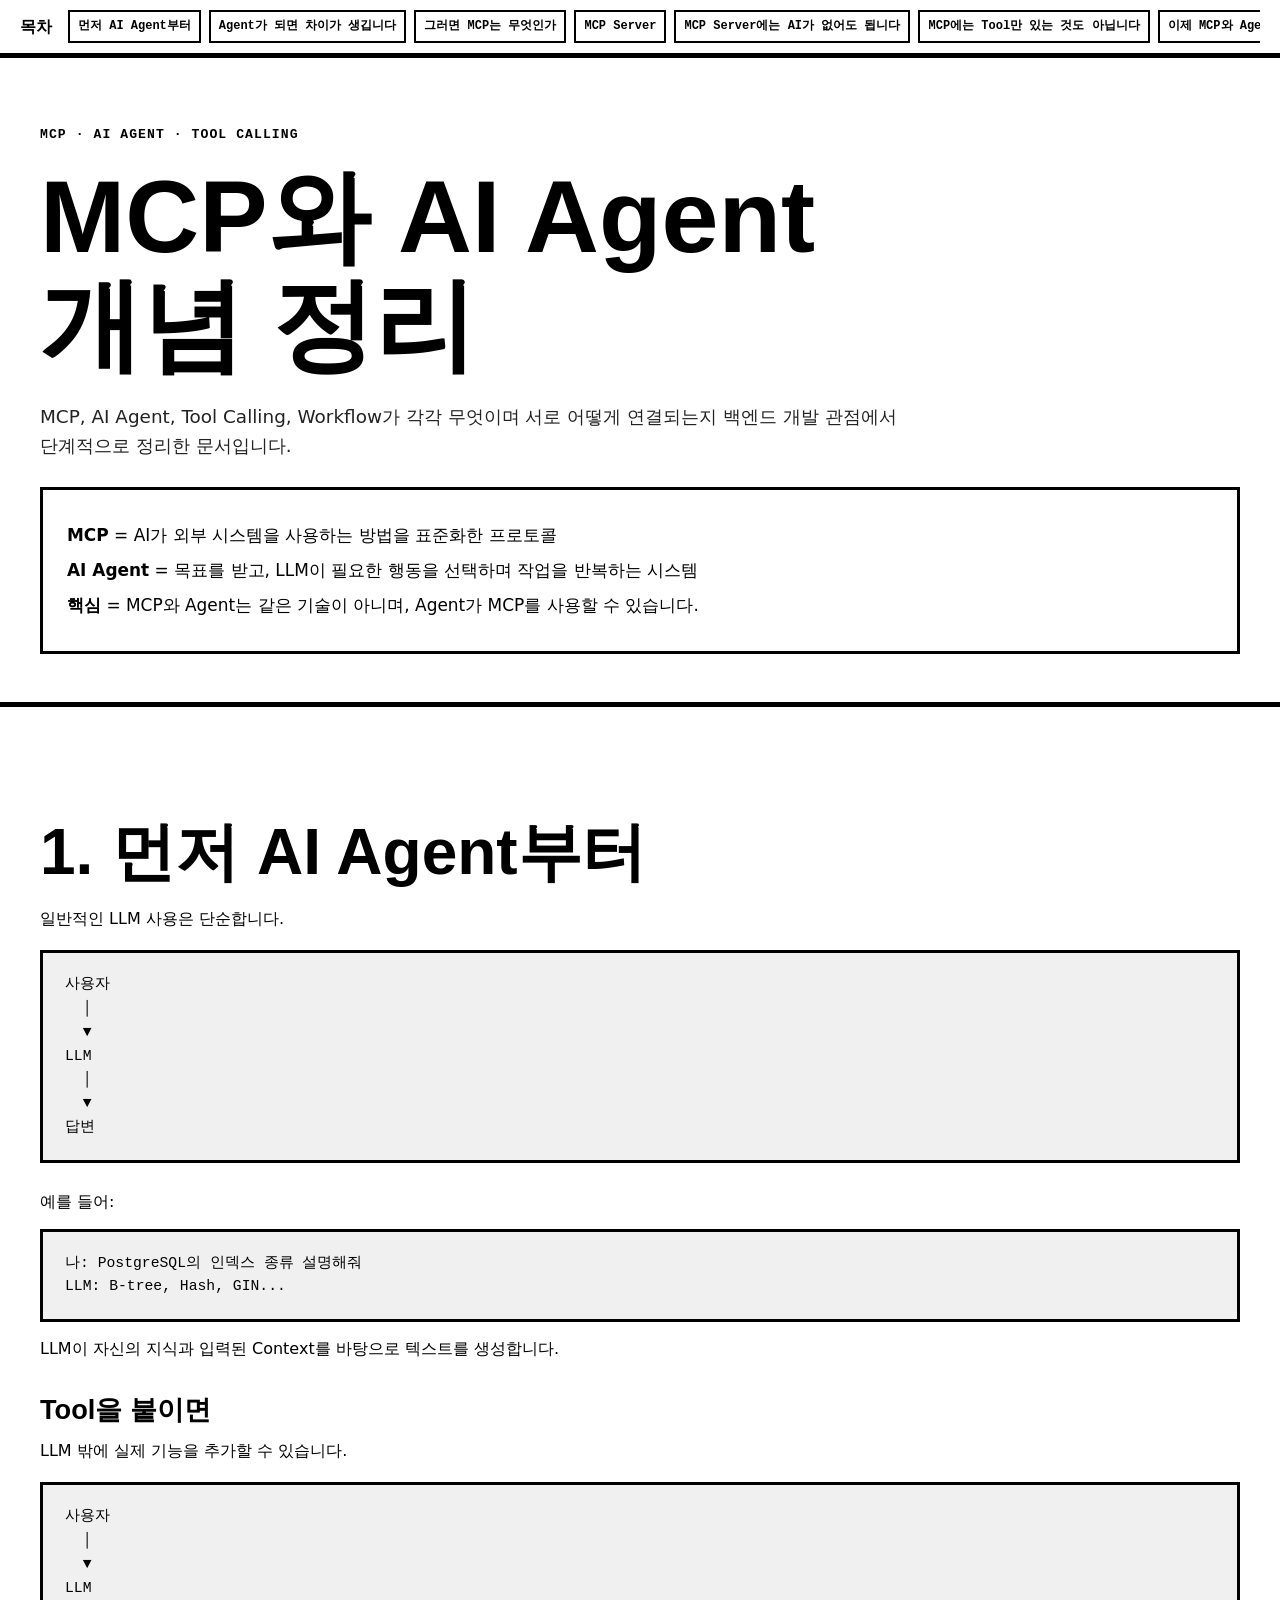
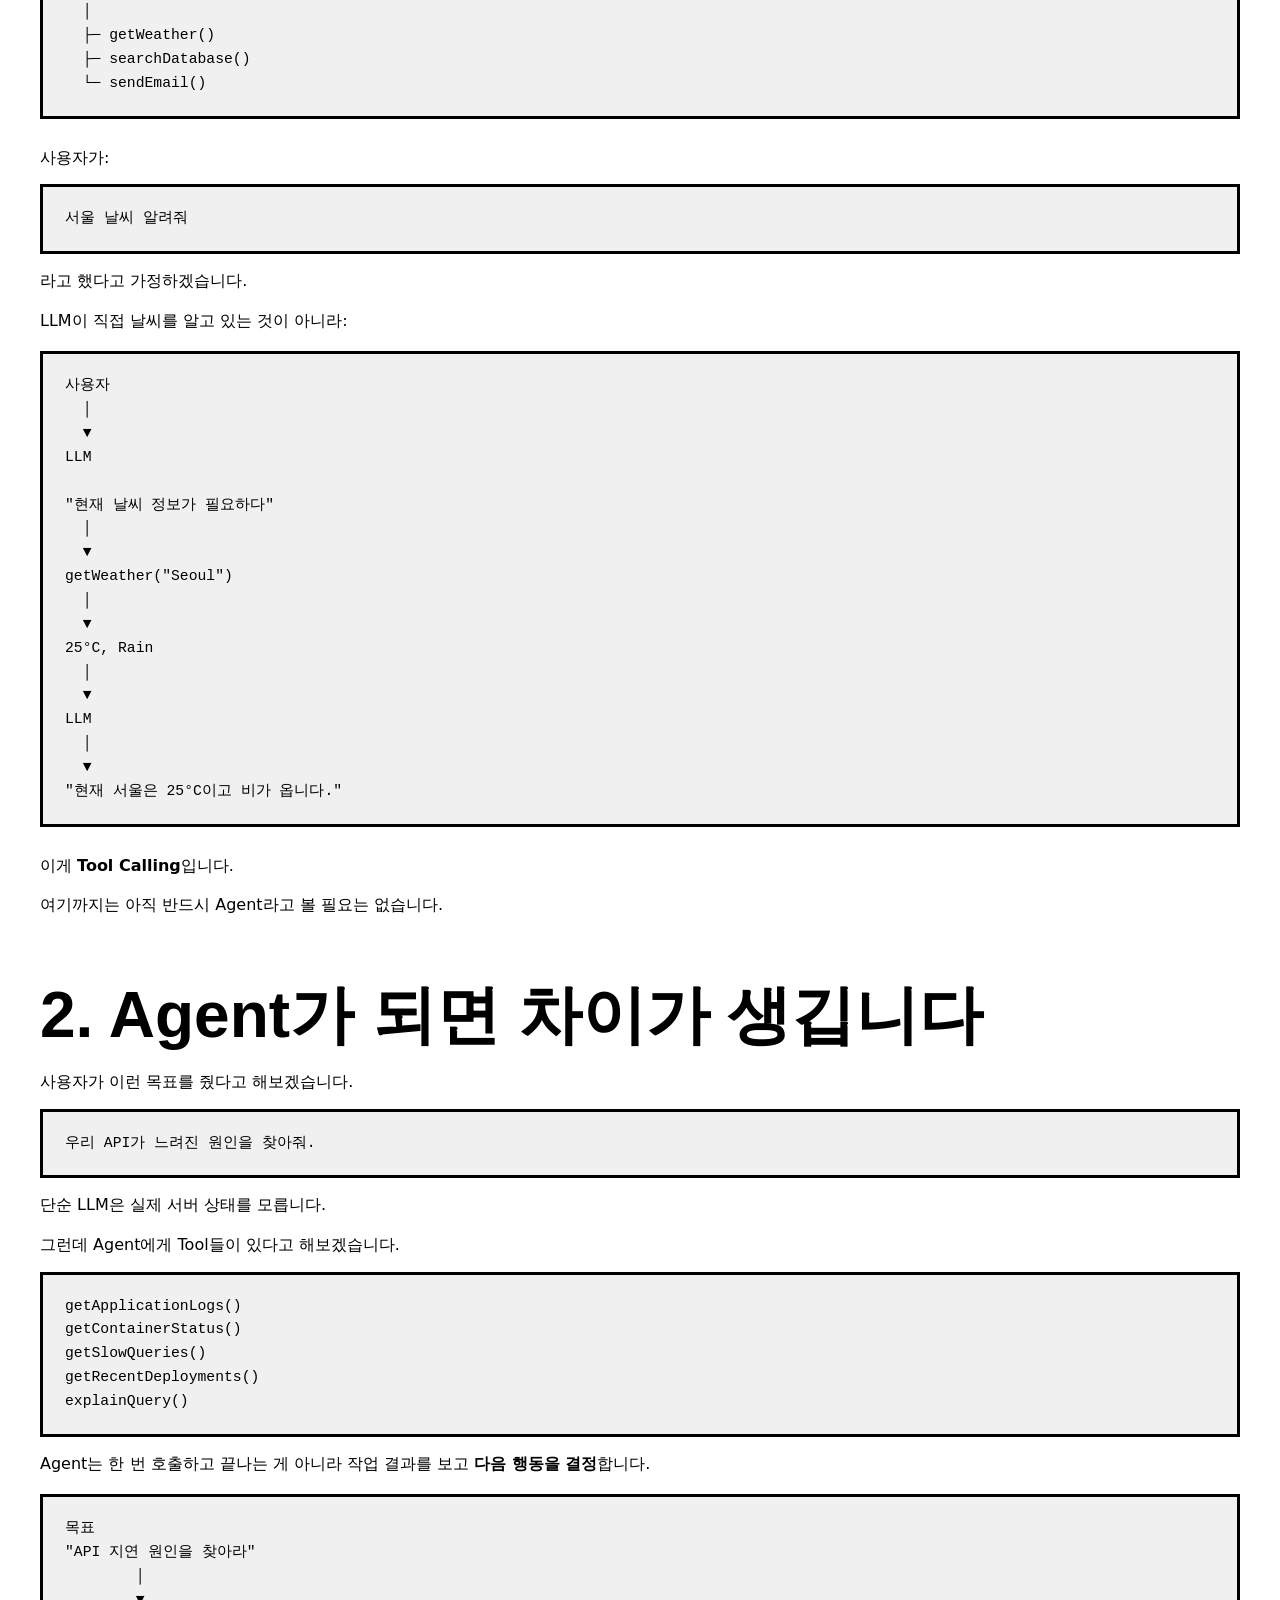
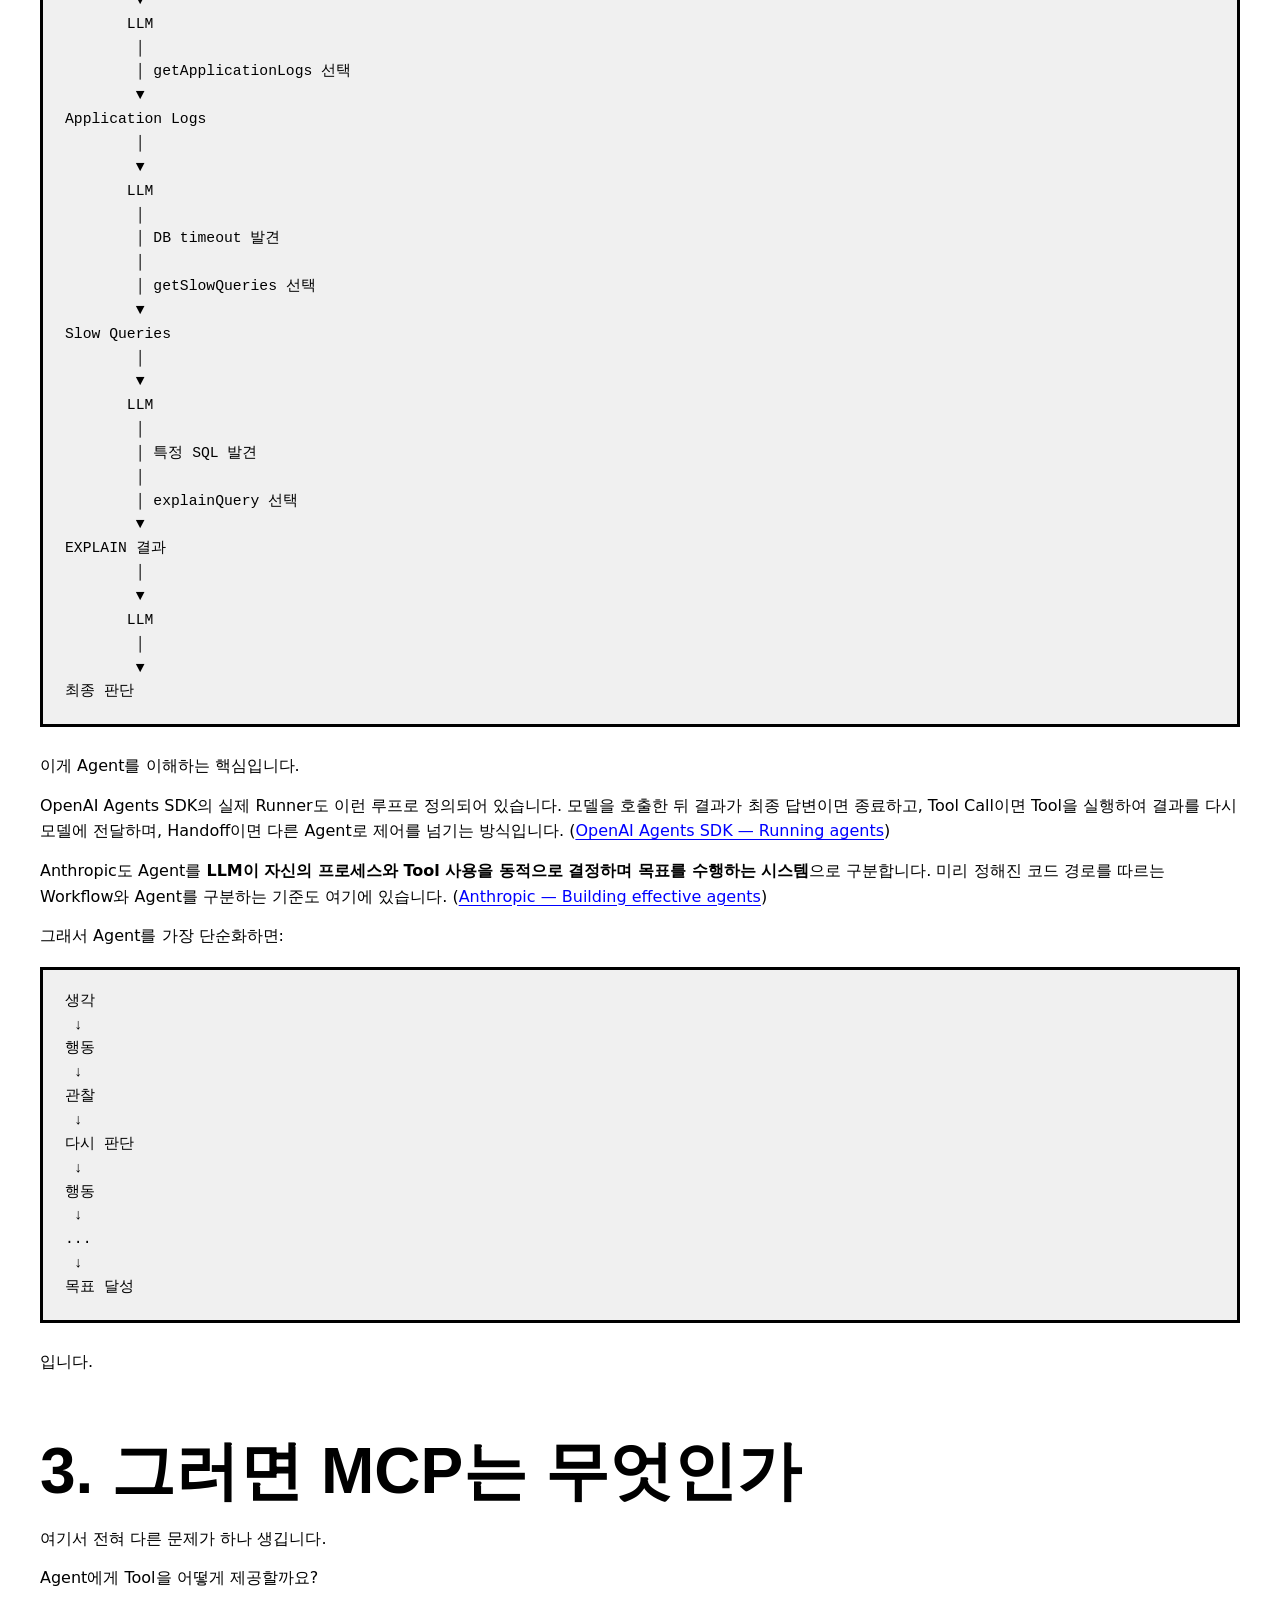
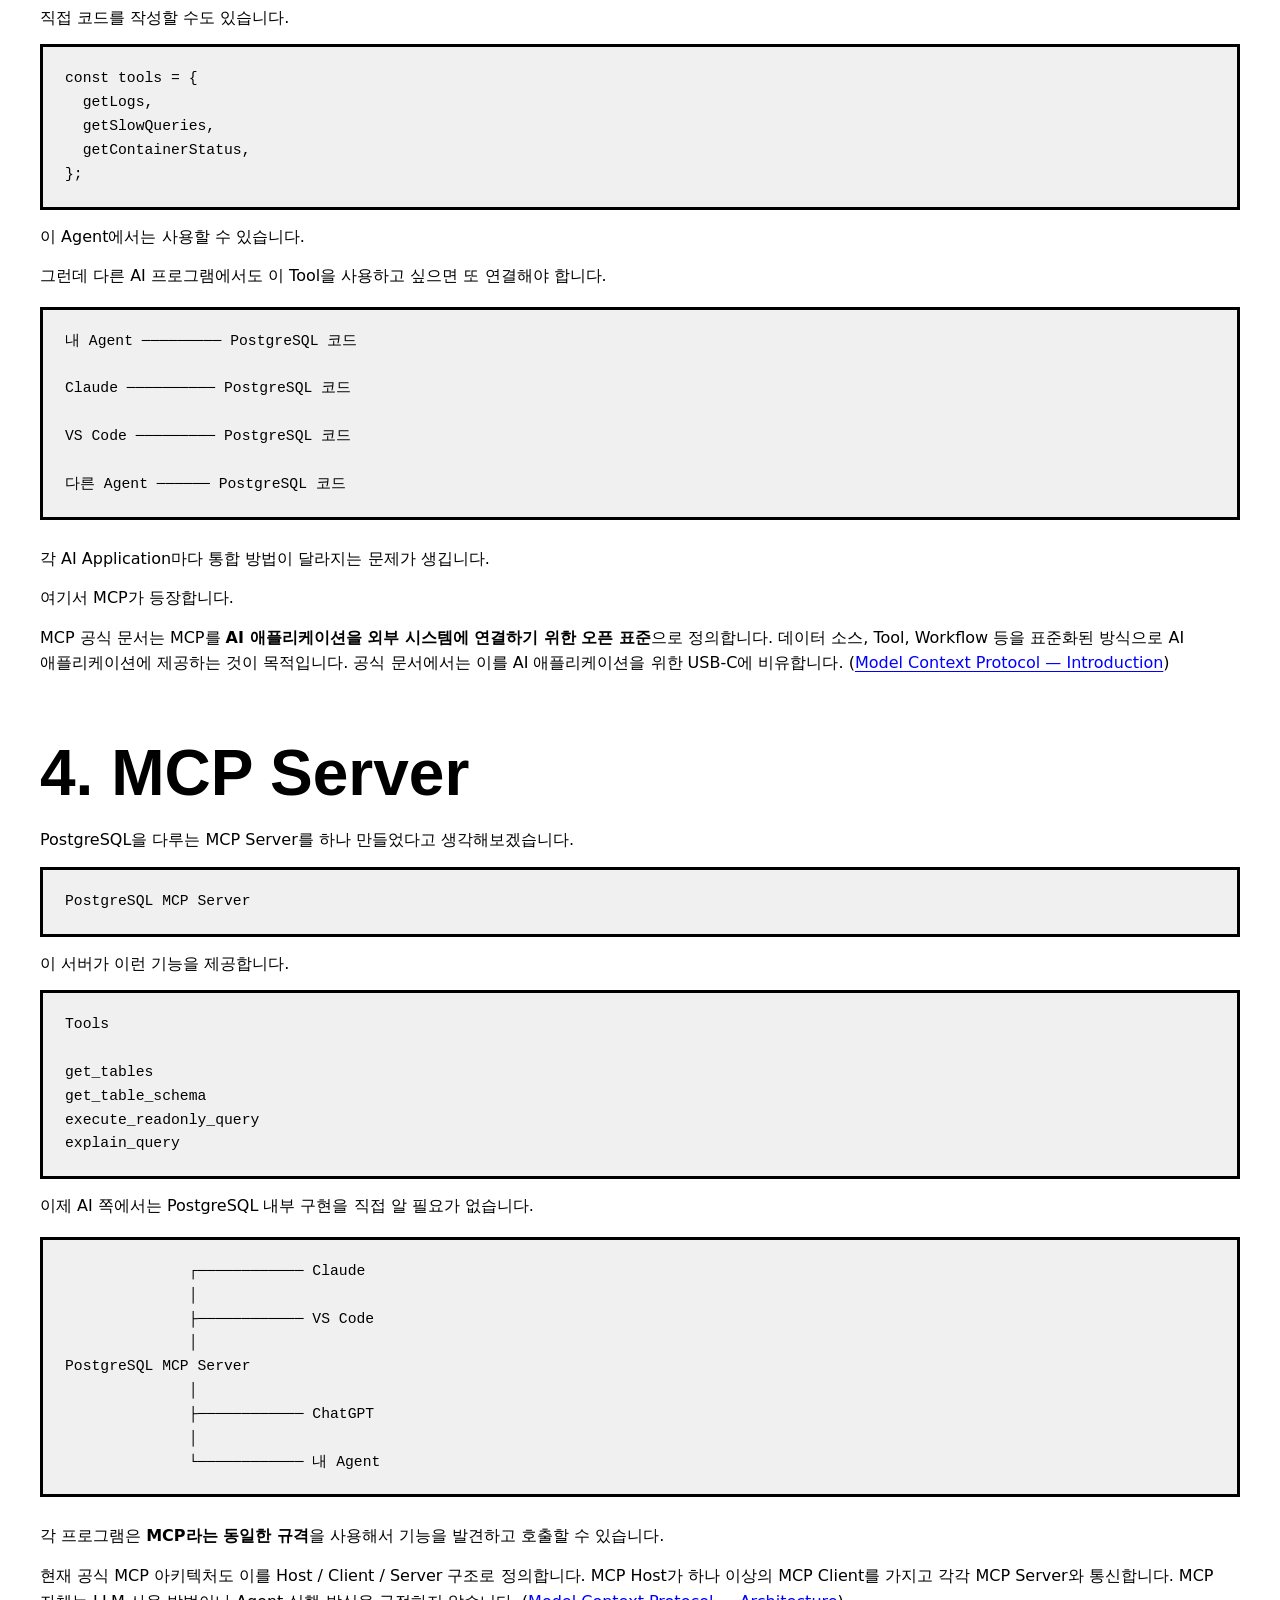
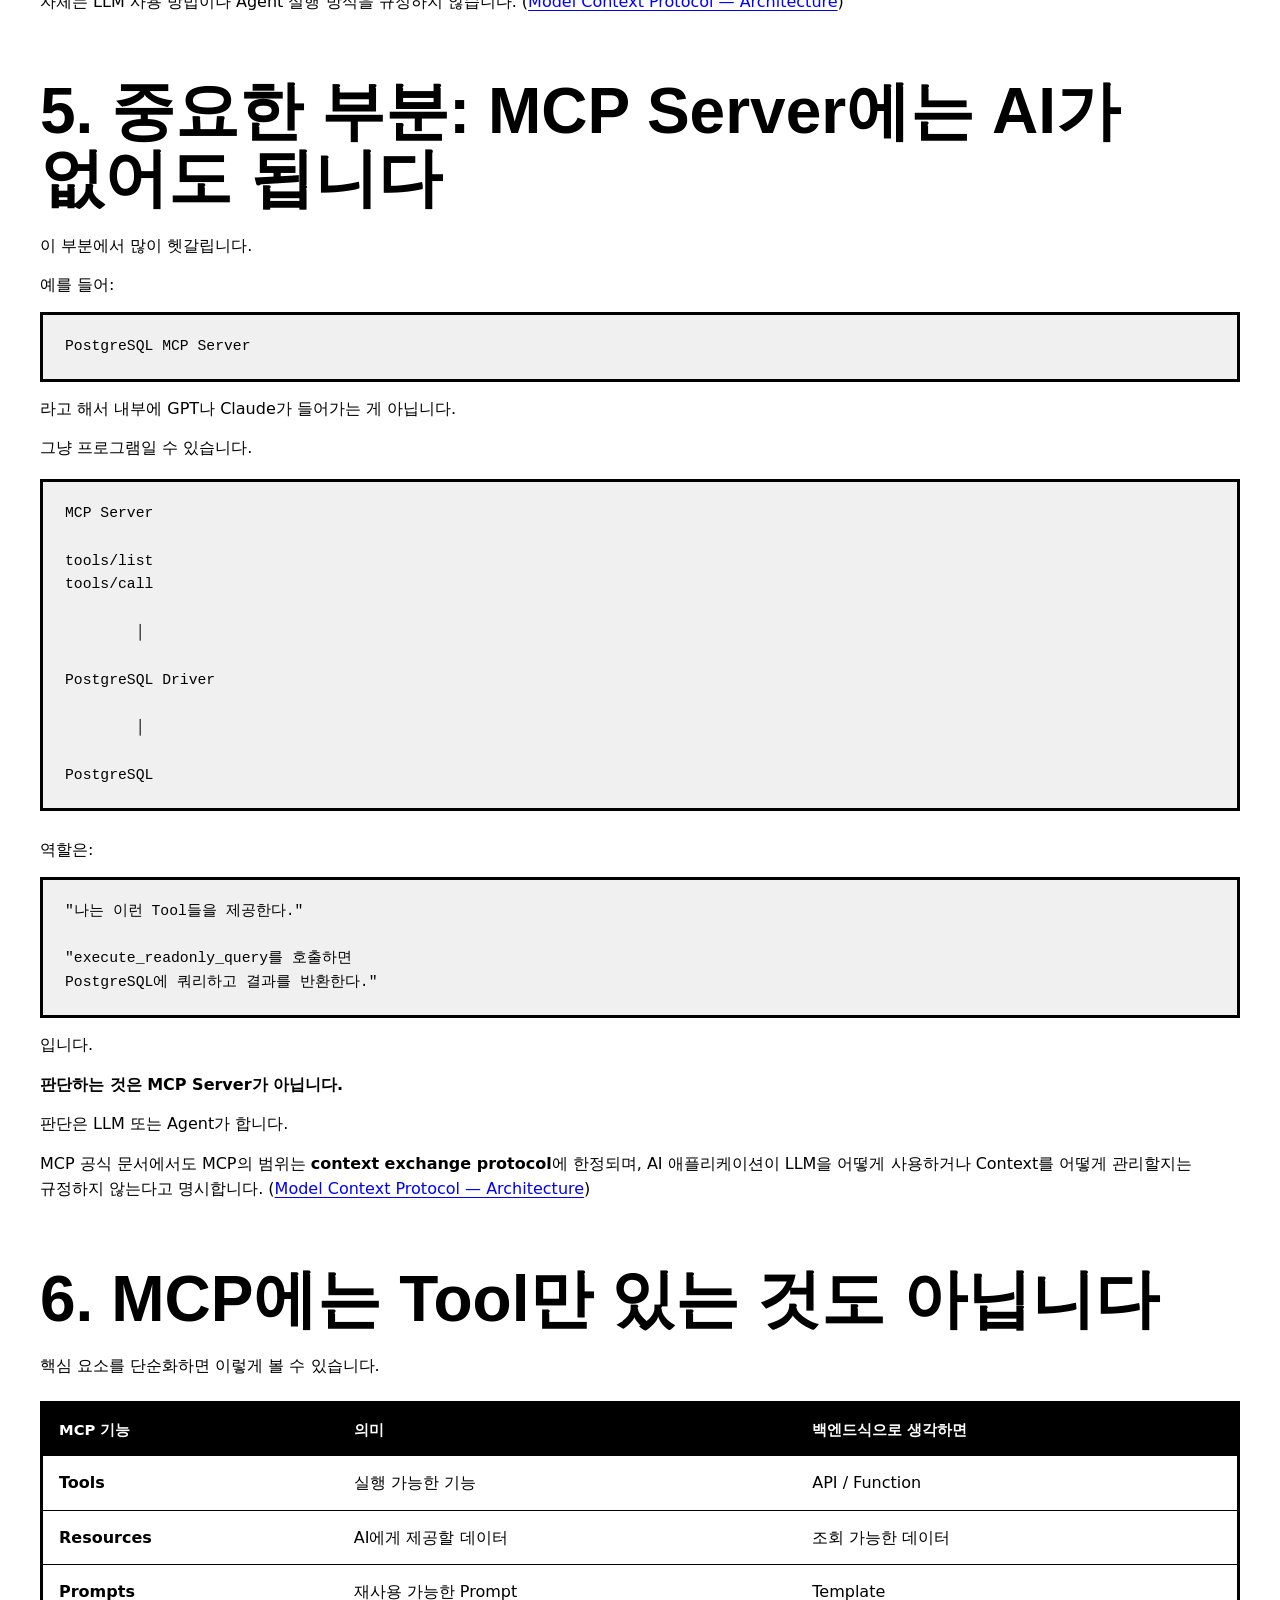
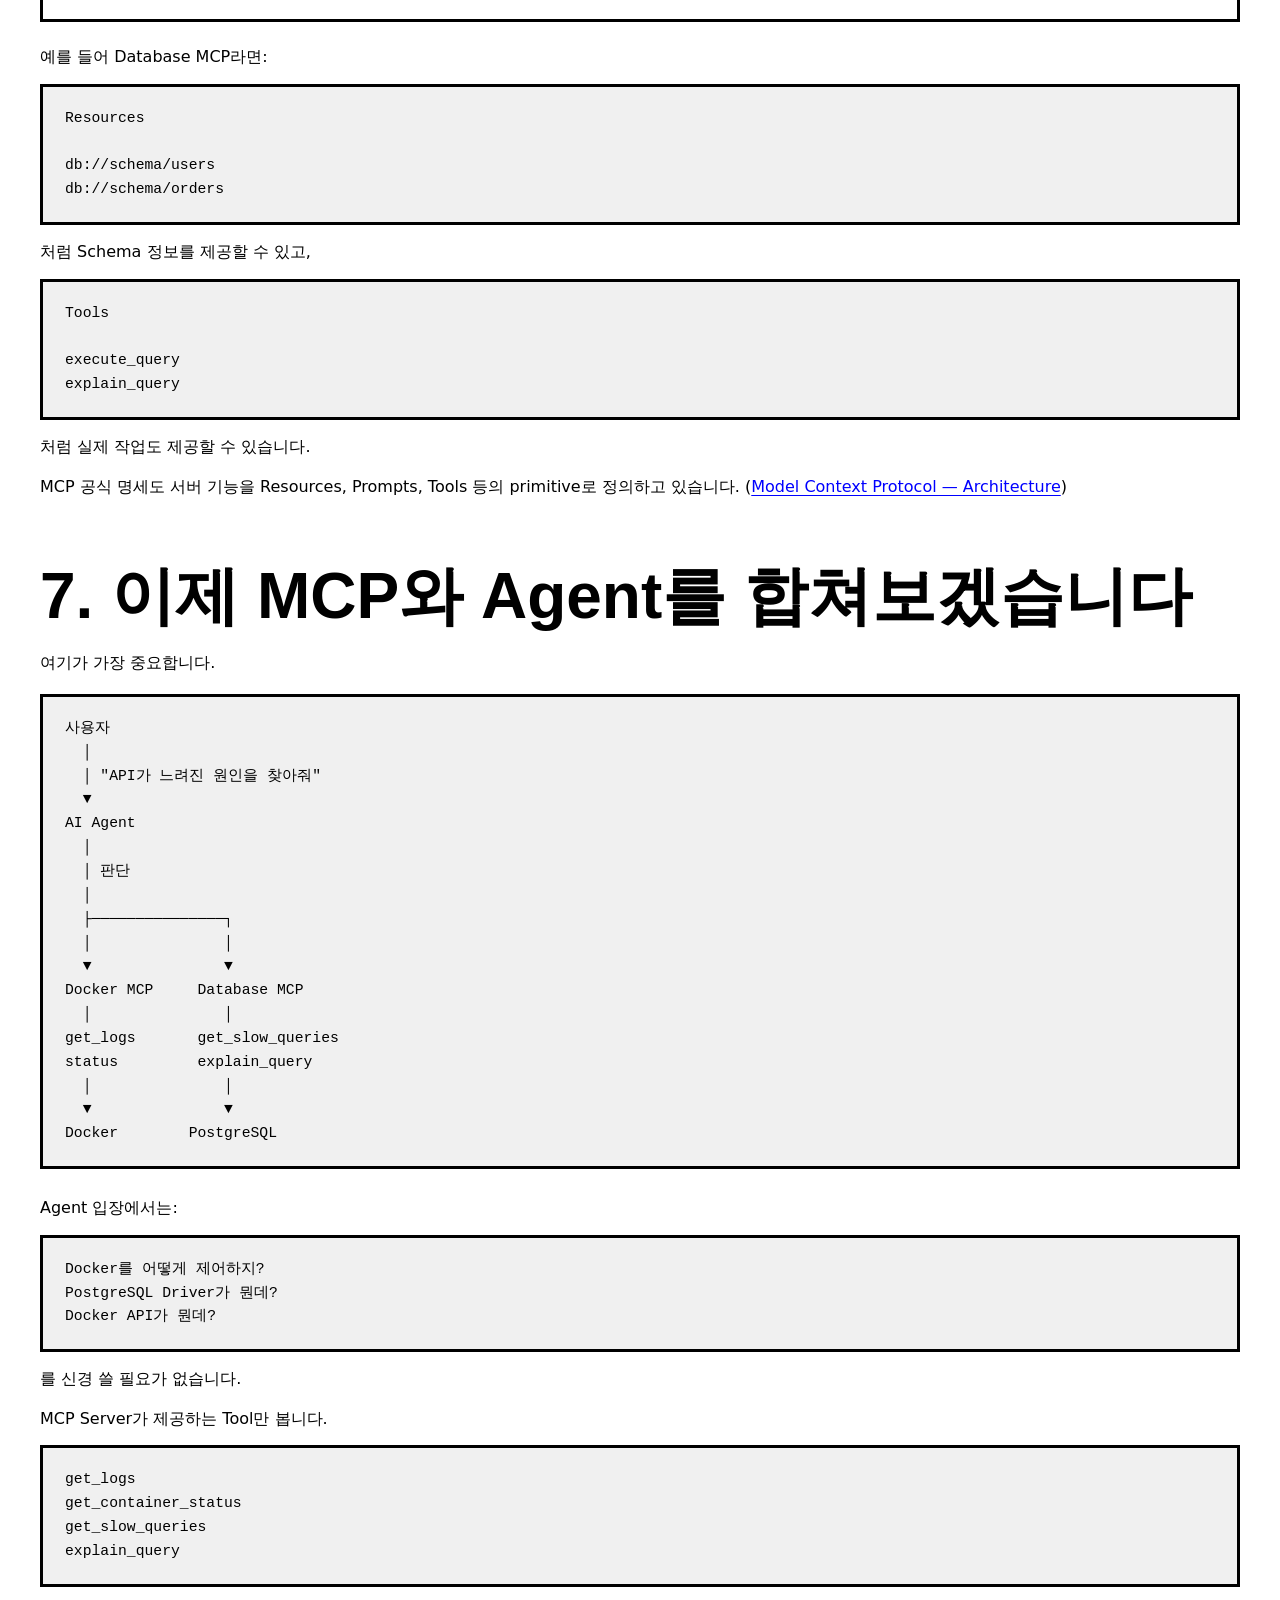
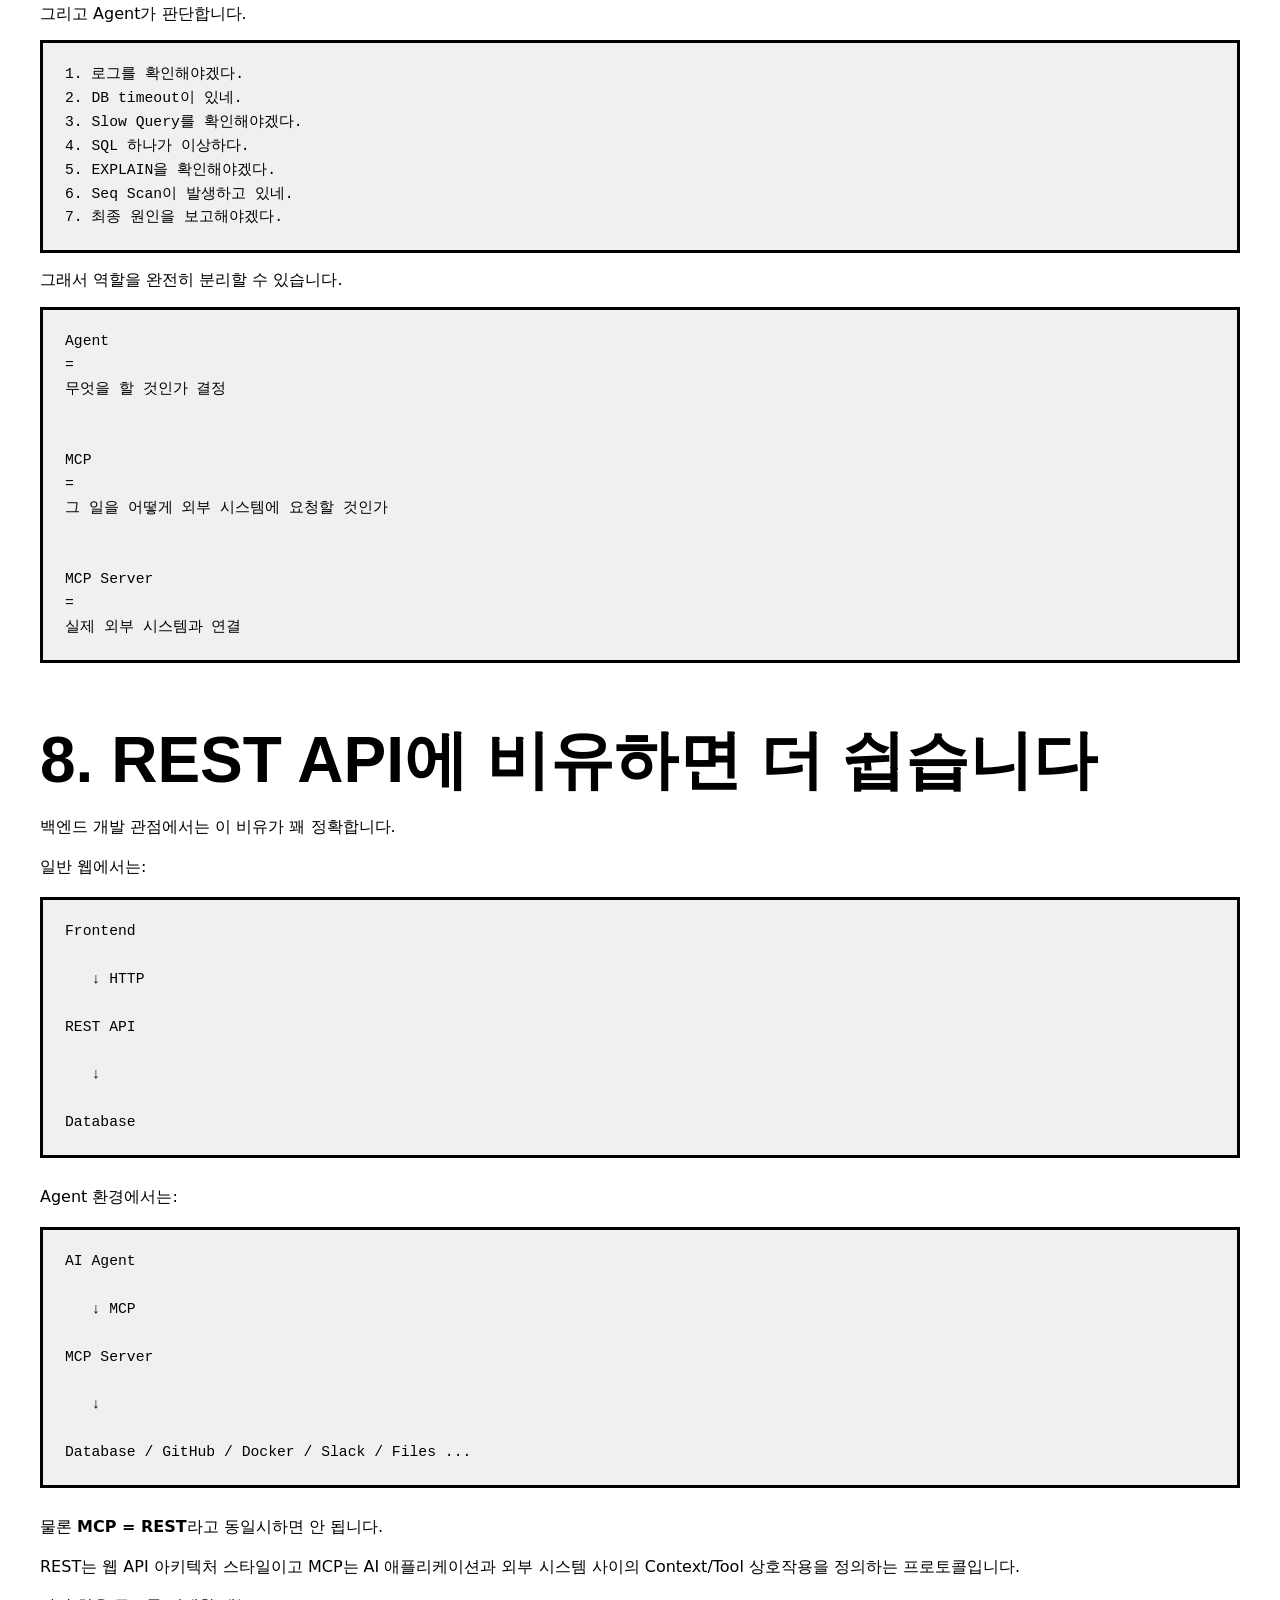
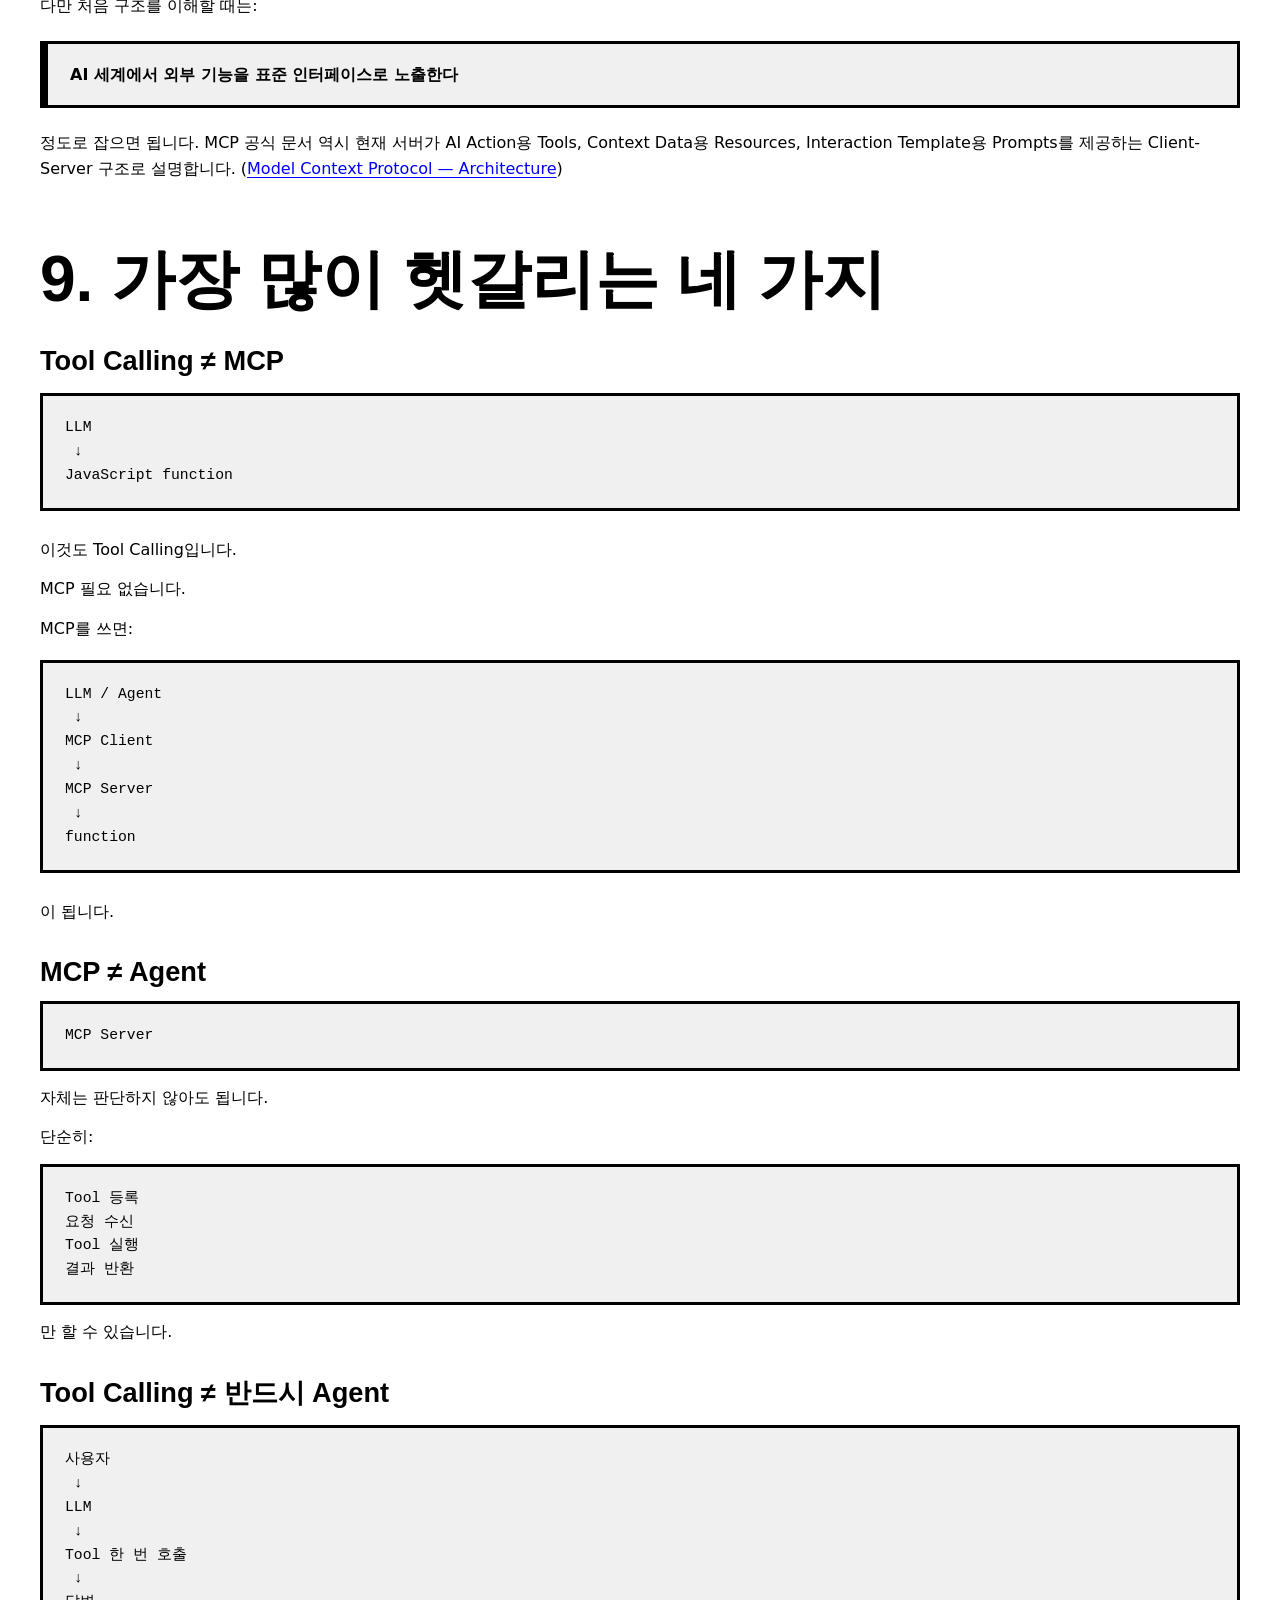
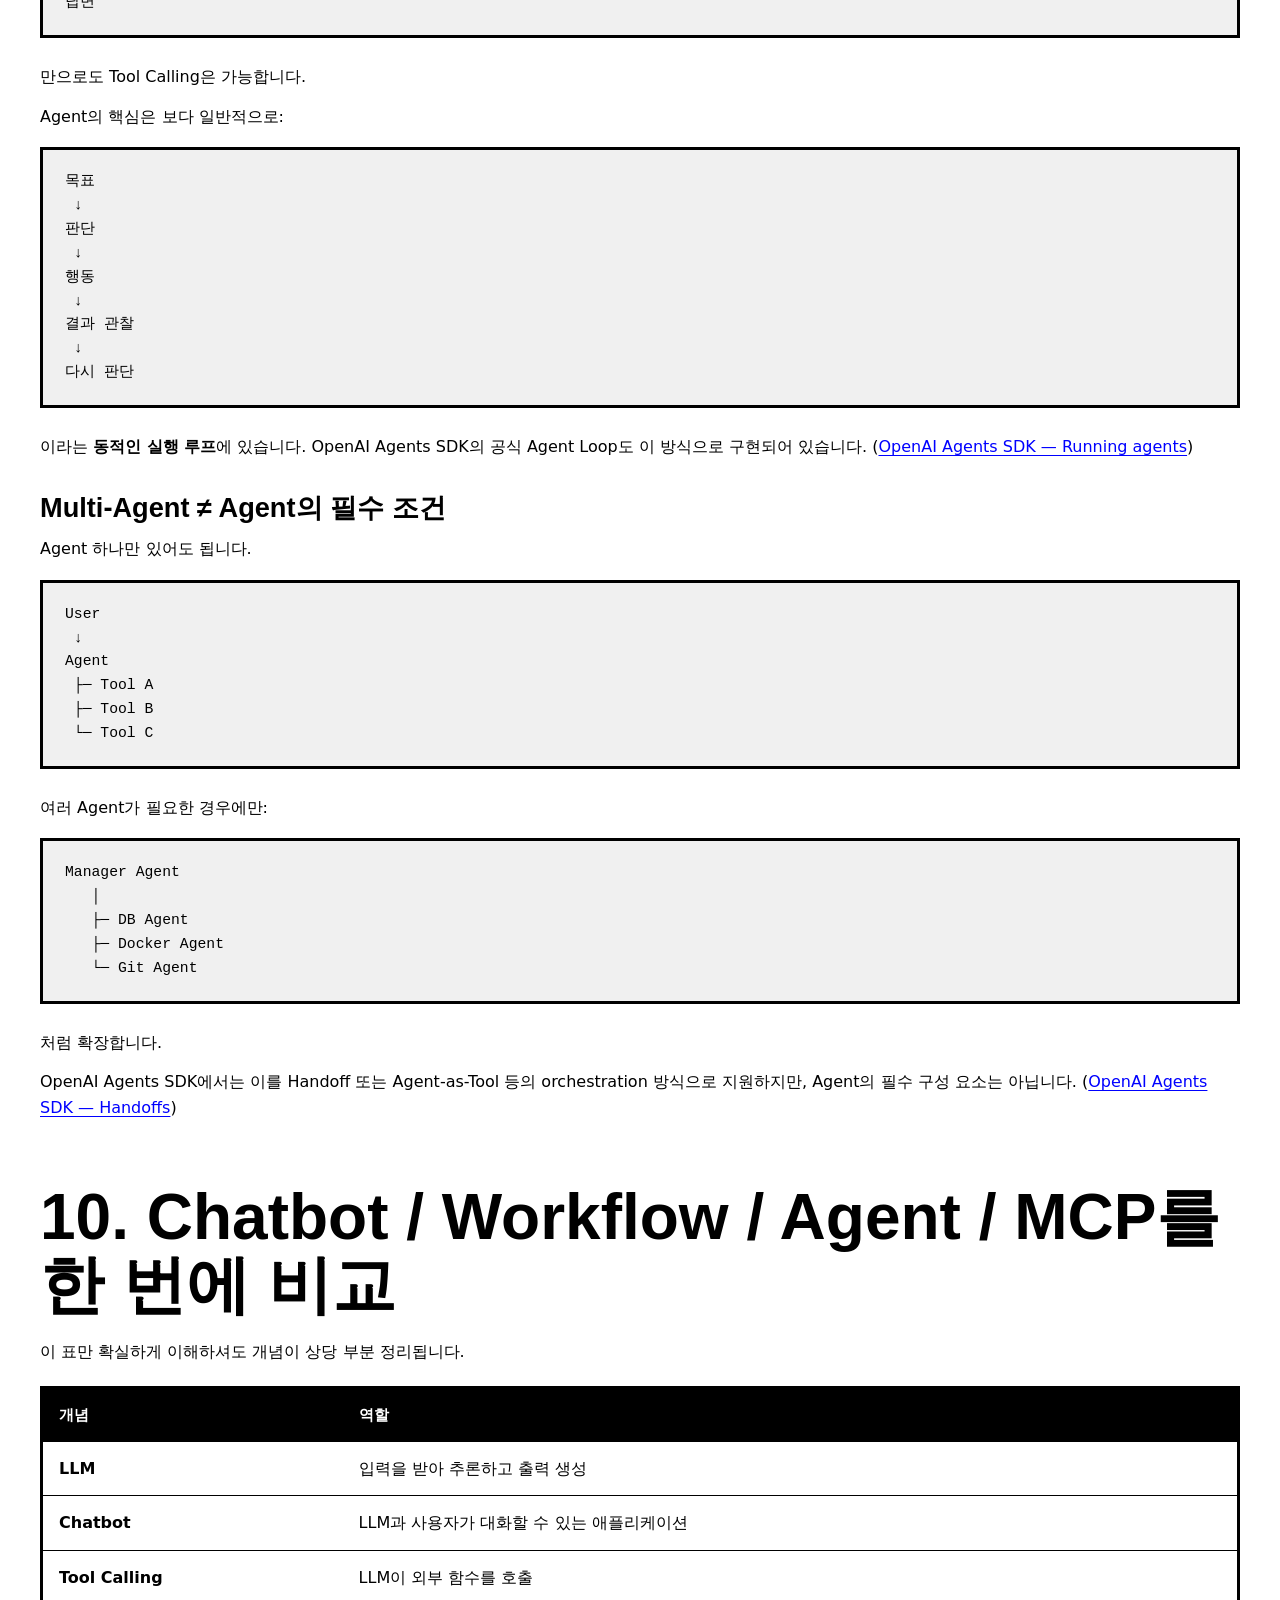
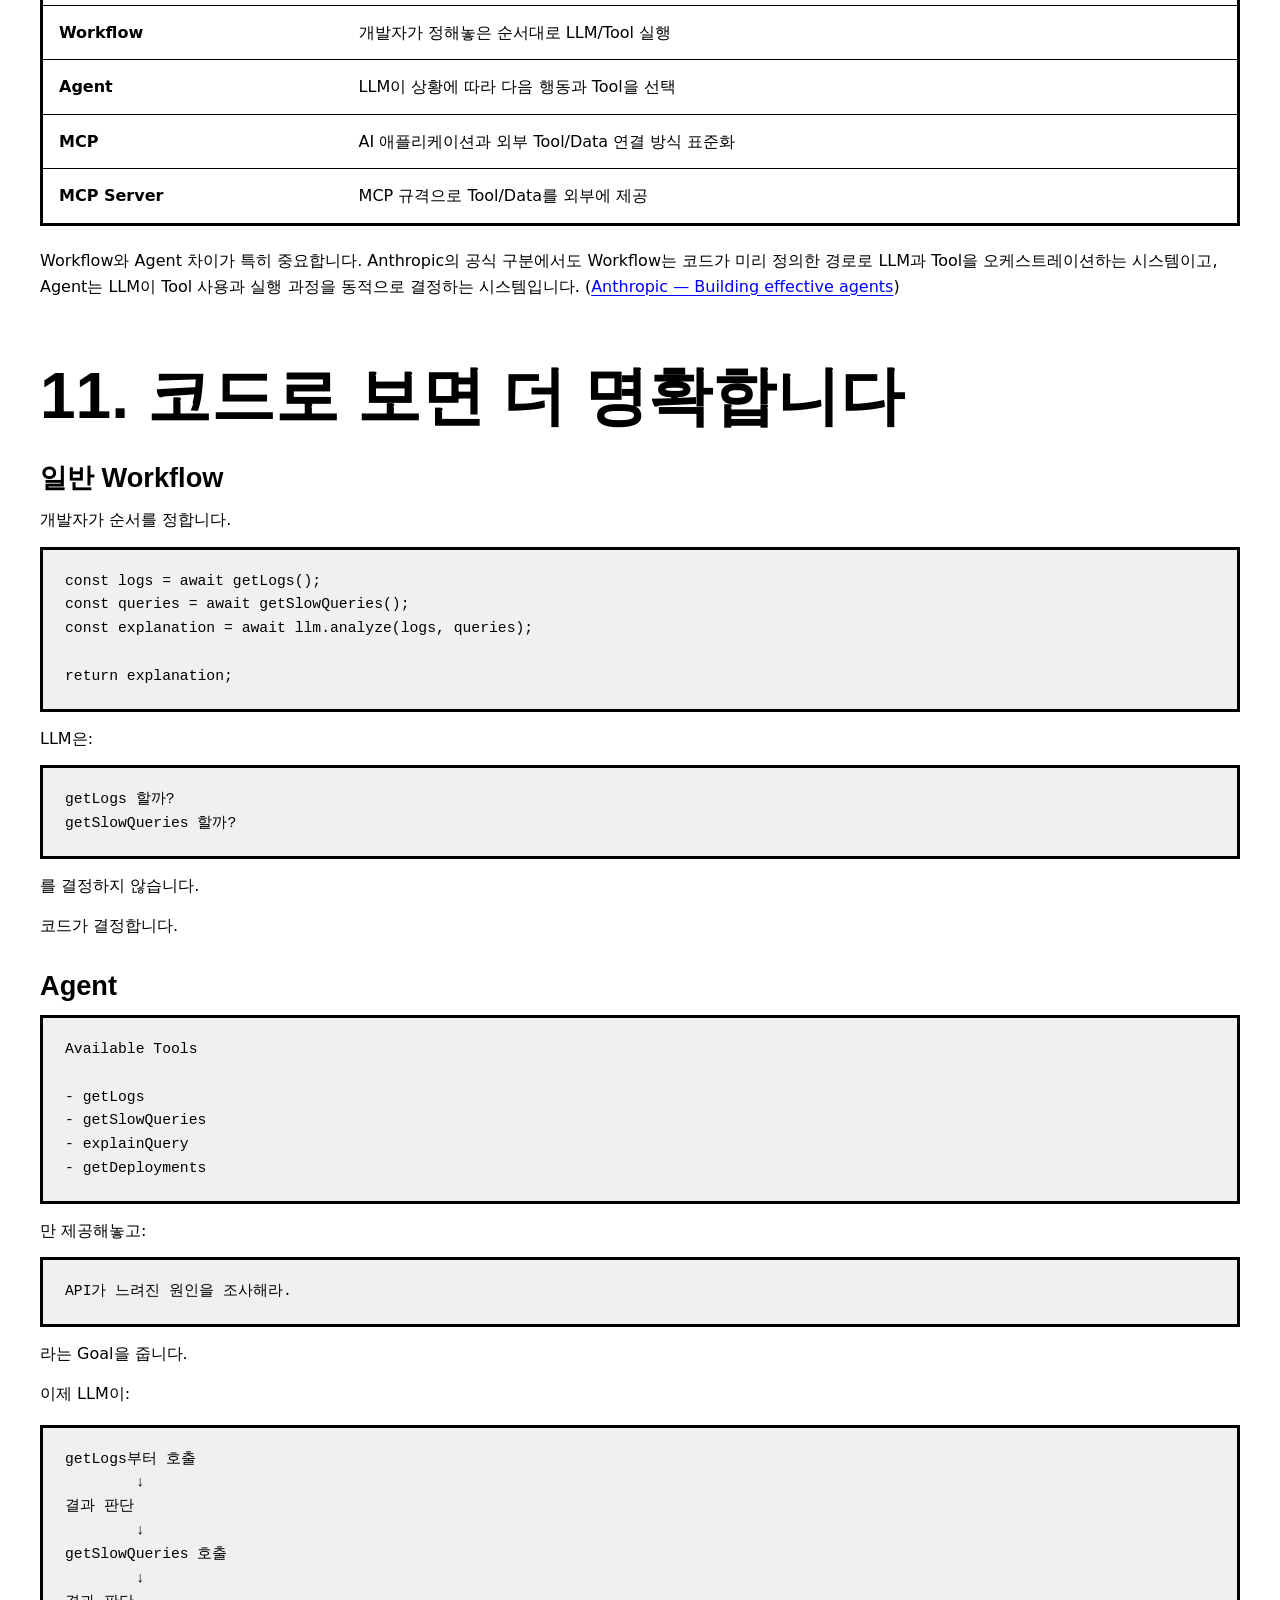
==== commit 8bb454bc: "docs: README, HTML 수정" ====
--- a/docs/index.html
+++ b/docs/index.html
@@ -284,9 +284,206 @@
         min-width: 150px;
       }
     }
+
+    /* RawBlock document theme */
+    :root {
+      --bg: #ffffff;
+      --surface: #ffffff;
+      --surface-2: #000000;
+      --surface-3: #f0f0f0;
+      --text: #000000;
+      --muted: #222222;
+      --line: #000000;
+      --accent: #0000ff;
+      --accent-2: #000000;
+      --warning: #a65e00;
+      --code: #f0f0f0;
+      --max: 1200px;
+    }
+
+    html { scroll-padding-top: 84px; }
+
+    body {
+      background: var(--bg);
+      color: var(--text);
+      font-family: "Work Sans", "Noto Sans KR", system-ui, sans-serif;
+      line-height: 1.6;
+    }
+
+    a { color: var(--accent); }
+    a:focus-visible, summary:focus-visible {
+      outline: 5px solid var(--accent);
+      outline-offset: 3px;
+    }
+
+    .skip-link {
+      position: fixed;
+      top: 0;
+      left: -999px;
+      z-index: 20;
+      padding: 10px 16px;
+      background: #000;
+      color: #fff;
+      font-weight: 700;
+    }
+
+    .skip-link:focus { left: 0; }
+
+    .layout { width: min(calc(100% - 40px), var(--max)); }
+
+    header {
+      padding: 120px 0 48px;
+      border-bottom: 5px solid var(--line);
+    }
+
+    .eyebrow {
+      color: var(--text);
+      font-family: "Space Mono", Consolas, monospace;
+      font-size: 0.82rem;
+    }
+
+    h1, h2, h3 {
+      font-family: "Archivo Black", "Arial Black", "Noto Sans KR", sans-serif;
+      color: var(--text);
+      line-height: 1.05;
+      letter-spacing: 0;
+      overflow-wrap: anywhere;
+    }
+
+    h1 { font-size: clamp(3rem, 8vw, 6.4rem); }
+    h2 { font-size: clamp(2.1rem, 5vw, 4rem); }
+    h3 { font-size: clamp(1.25rem, 2.6vw, 1.7rem); }
+
+    .lead { color: var(--muted); font-size: 1.15rem; }
+
+    .summary-box,
+    .card,
+    .diagram,
+    table,
+    pre {
+      border: 3px solid var(--line);
+      border-radius: 0;
+      box-shadow: none;
+    }
+
+    .summary-box {
+      background: #fff;
+      padding: 24px;
+    }
+
+    .card { background: #fff; padding: 24px; }
+
+    .diagram { background: #f0f0f0; }
+
+    pre {
+      background: #f0f0f0;
+      color: #000;
+      font-family: "Space Mono", Consolas, monospace;
+    }
+
+    code { font-family: "Space Mono", Consolas, monospace; }
+
+    blockquote {
+      border: 3px solid var(--line);
+      border-left-width: 8px;
+      border-radius: 0;
+      background: #f0f0f0;
+      color: #000;
+    }
+
+    main { padding: 48px 0 96px; }
+    section { scroll-margin-top: 92px; }
+
+    nav.toc {
+      position: fixed;
+      top: 0;
+      right: 0;
+      left: 0;
+      z-index: 10;
+      display: flex;
+      align-items: center;
+      gap: 16px;
+      width: 100%;
+      margin: 0;
+      padding: 10px 20px;
+      overflow: hidden;
+      border: 0;
+      border-bottom: 5px solid var(--line);
+      border-radius: 0;
+      background: #fff;
+    }
+
+    nav.toc strong {
+      flex: 0 0 auto;
+      margin: 0;
+      color: #000;
+      font-family: "Archivo Black", "Arial Black", "Noto Sans KR", sans-serif;
+    }
+
+    nav.toc ol {
+      display: flex;
+      flex: 1 1 auto;
+      gap: 8px;
+      margin: 0;
+      padding: 0;
+      overflow-x: auto;
+      columns: 1;
+      list-style: none;
+    }
+
+    nav.toc li { flex: 0 0 auto; margin: 0; }
+
+    nav.toc a {
+      display: block;
+      padding: 5px 8px;
+      border: 2px solid #000;
+      color: #000;
+      font-family: "Space Mono", Consolas, monospace;
+      font-size: 0.75rem;
+      font-weight: 700;
+      text-decoration: none;
+      white-space: nowrap;
+    }
+
+    nav.toc a:hover { background: #000; color: #fff; }
+
+    table { background: #fff; }
+    thead { background: #000; color: #fff; }
+    th, td { border-color: #000; }
+    .key { color: #000; text-decoration: underline; text-decoration-thickness: 3px; }
+    .warning { color: var(--warning); }
+
+    footer {
+      padding: 32px 0 56px;
+      border-top: 5px solid #000;
+      background: #000;
+      color: #fff;
+    }
+
+    @media (max-width: 760px) {
+      body { overflow-x: hidden; word-break: normal; }
+      .layout { width: min(calc(100% - 24px), var(--max)); }
+      header { padding-top: 132px; }
+      h1 { font-size: 2.3rem; word-break: break-all; }
+      h2 { font-size: 2rem; word-break: break-all; }
+      .lead, .summary-box p { overflow-wrap: anywhere; word-break: break-all; }
+      nav.toc { align-items: flex-start; flex-direction: column; gap: 6px; padding: 8px 12px; }
+      nav.toc ol { width: 100%; }
+      nav.toc a { font-size: 0.7rem; }
+    }
+
+    @media (prefers-reduced-motion: reduce) {
+      html { scroll-behavior: auto; }
+      *, *::before, *::after {
+        animation-duration: 0.01ms !important;
+        animation-iteration-count: 1 !important;
+        transition-duration: 0.01ms !important;
+      }
+    }
   </style>
 </head>
 <body>
+  <a class="skip-link" href="#content">본문으로 건너뛰기</a>
   <header>
     <div class="layout">
       <div class="eyebrow">MCP · AI Agent · Tool Calling</div>
@@ -304,7 +501,7 @@
     </div>
   </header>
 
-  <main class="layout">
+  <main id="content" class="layout">
     <nav class="toc" aria-label="목차">
       <strong>목차</strong>
       <ol>
@@ -1223,7 +1420,8 @@
   <footer>
     <div class="layout">
       MCP와 AI Agent 개념 학습용 단일 HTML 문서
+      <a href="index-result.html">Phase 1~6 실제 구현·검증 결과 보기</a>
     </div>
   </footer>
 </body>
-</html>+</html>
